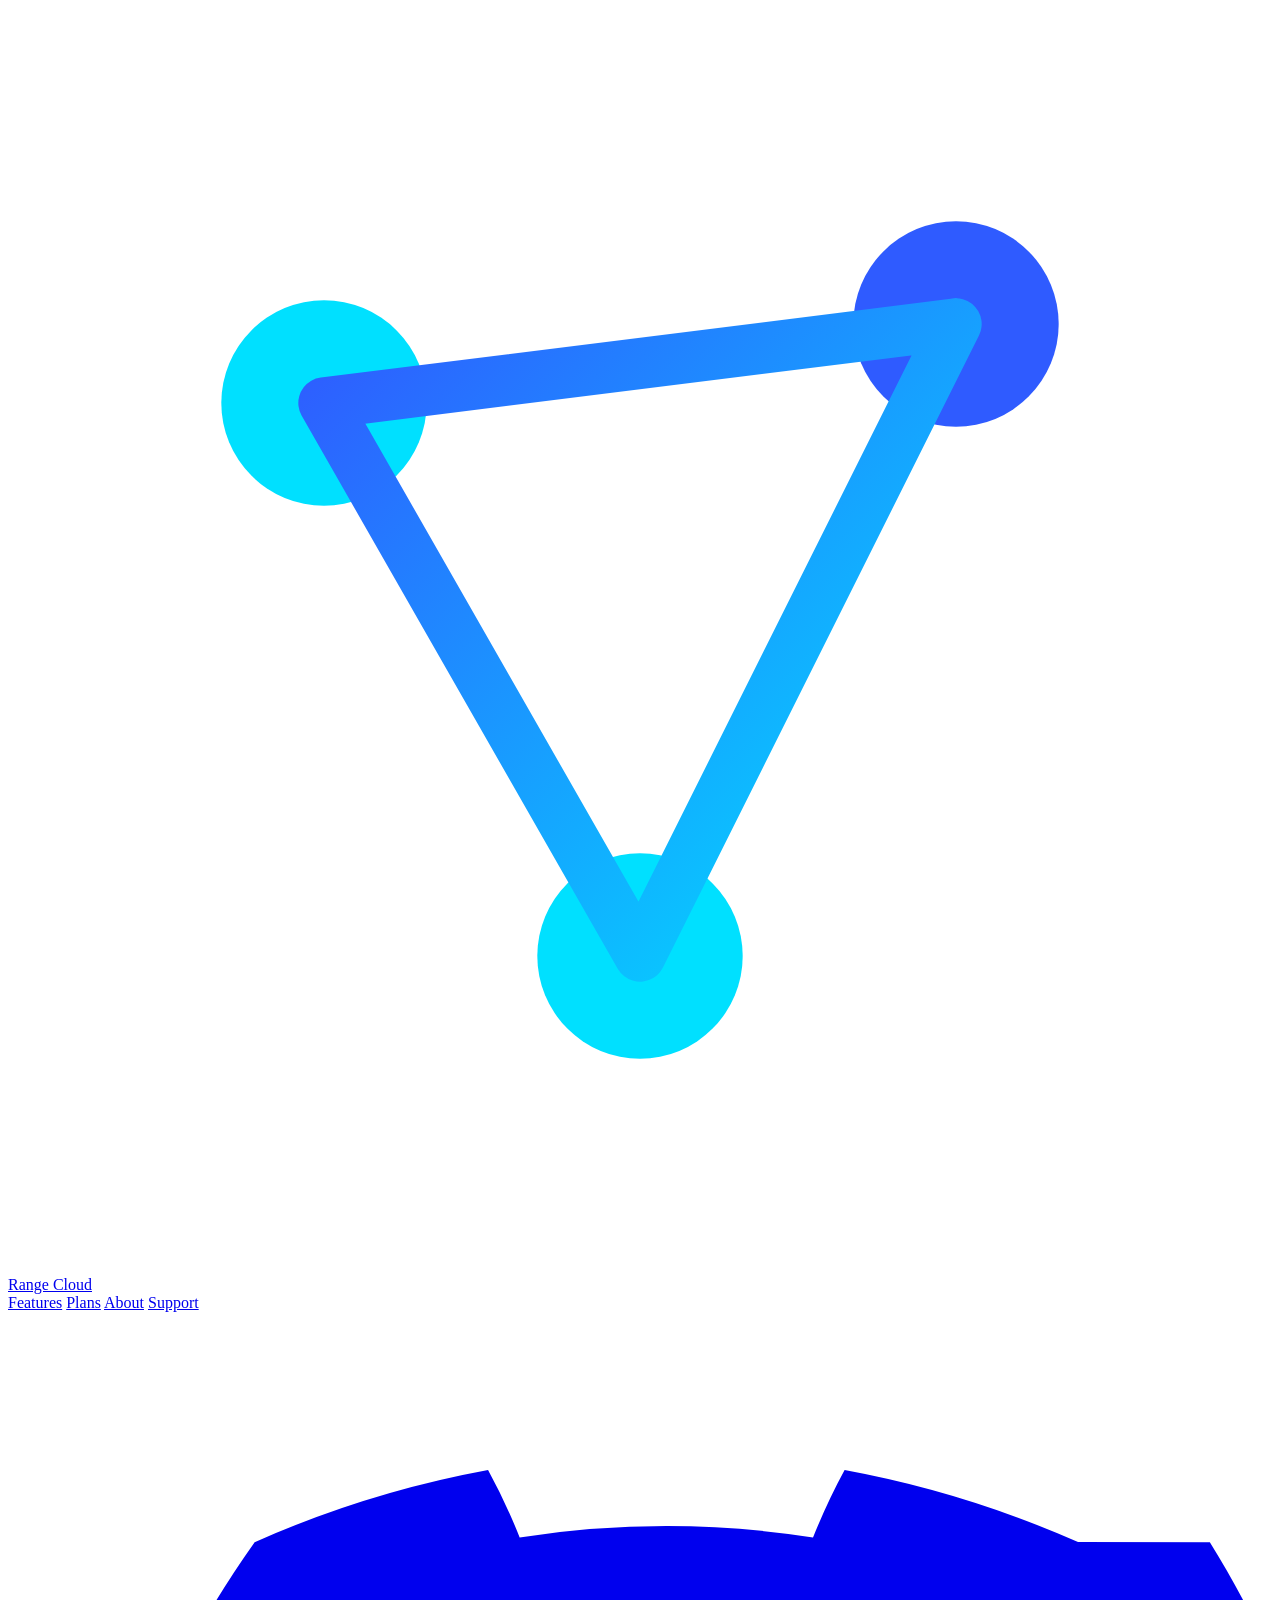
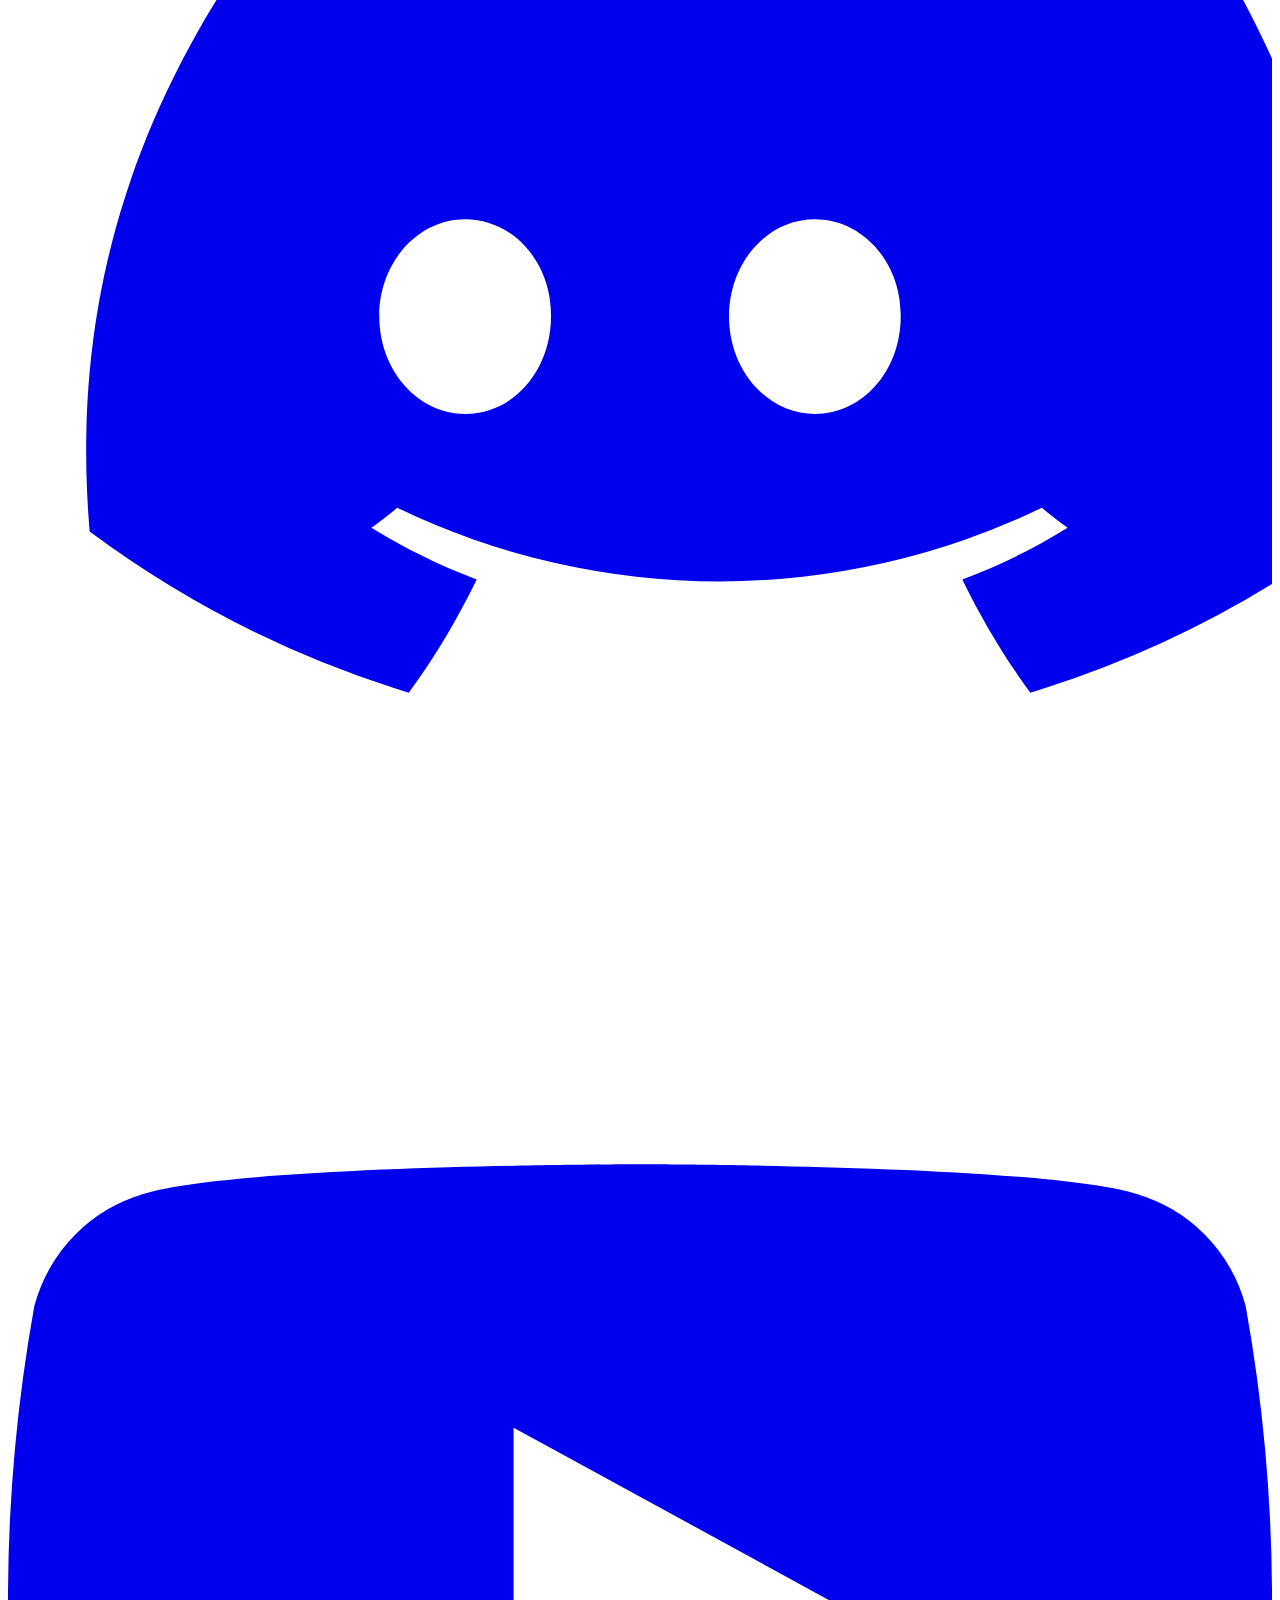
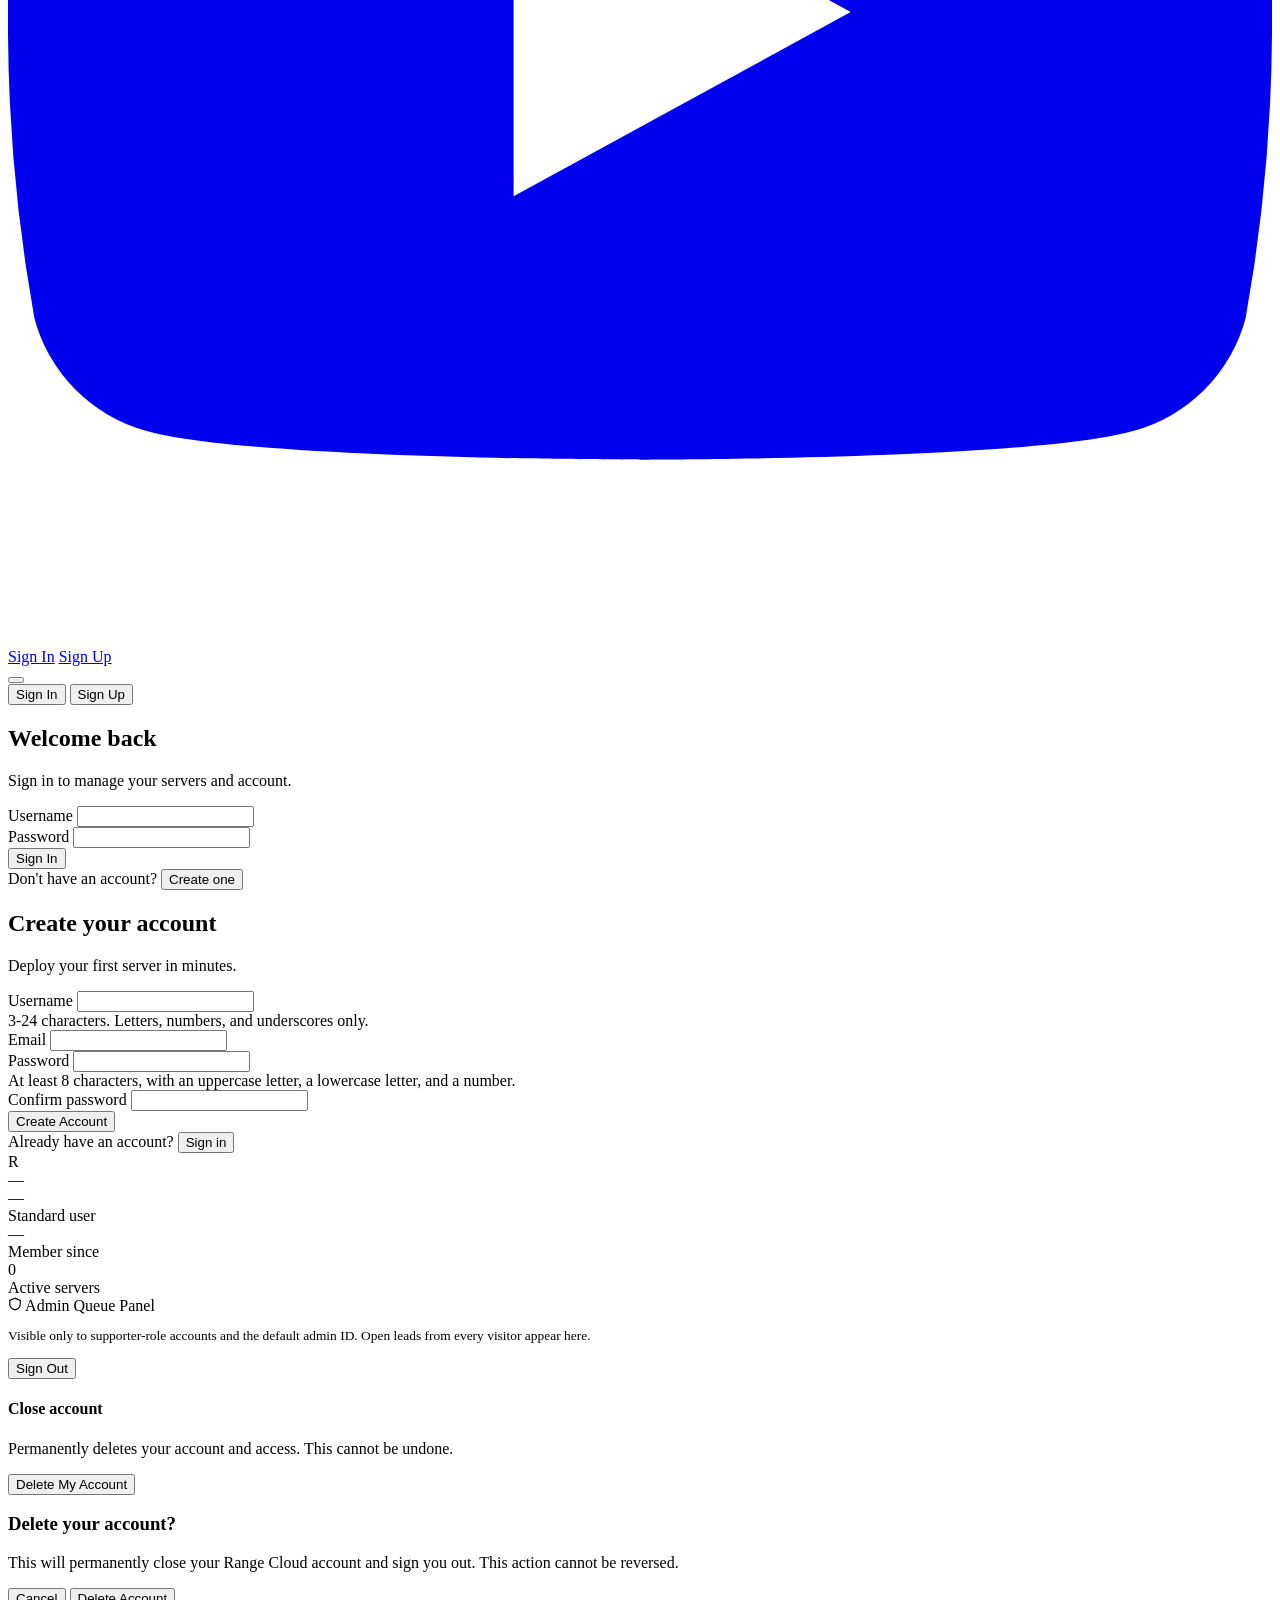
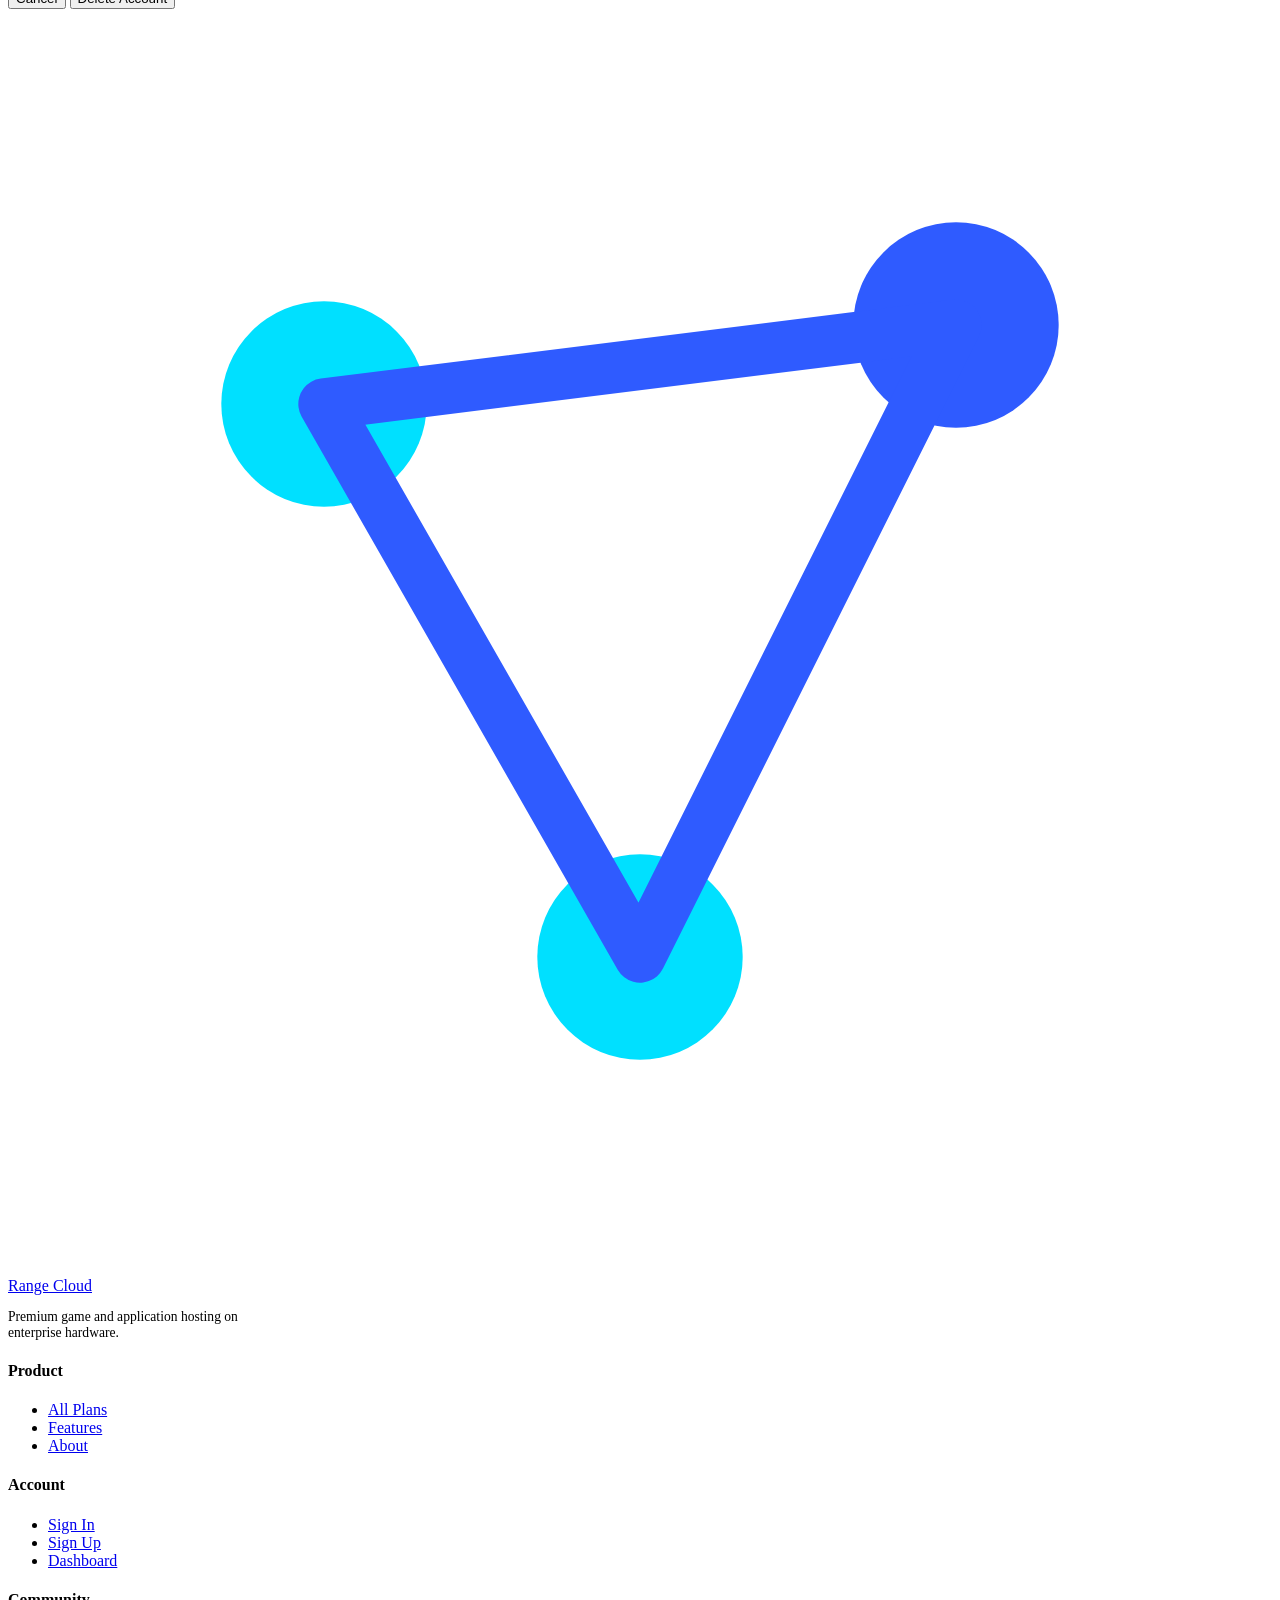
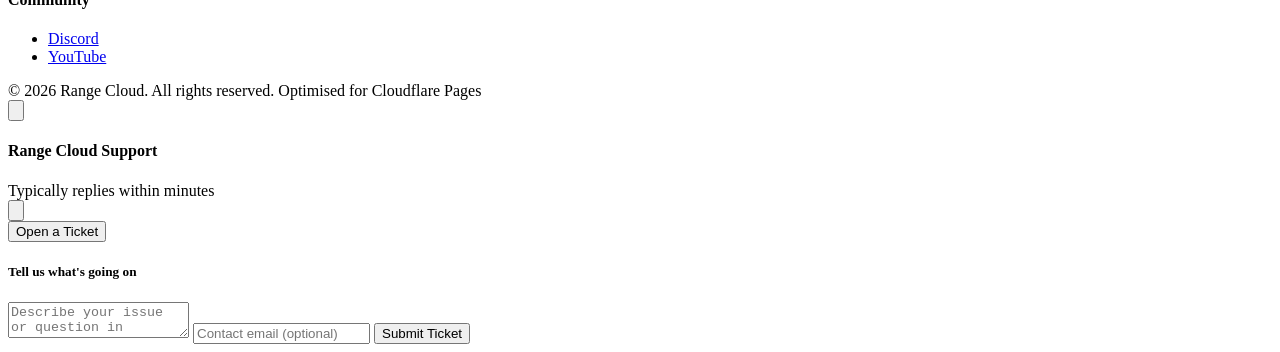
==== auth.html @ 21498afa "Create auth.html" ====
<!DOCTYPE html>
<html lang="en">
<head>
<meta charset="UTF-8">
<meta name="viewport" content="width=device-width, initial-scale=1.0">
<title>Sign In / Sign Up — Range Cloud</title>
<meta name="description" content="Sign in, create an account, or manage your Range Cloud hosting account.">
<link rel="preconnect" href="https://fonts.googleapis.com">
<link href="https://fonts.googleapis.com/css2?family=Sora:wght@400;600;700;800&family=Inter:wght@400;500;600;700&family=JetBrains+Mono:wght@400;500;600&display=swap" rel="stylesheet">
<link rel="stylesheet" href="styles.css">
</head>
<body>

<div id="starfield" aria-hidden="true"></div>

<!-- ============ NAVBAR ============ -->
<header class="navbar">
  <div class="navbar-inner">
    <a href="index.html" class="logo" aria-label="Range Cloud home">
      <svg class="logo-mark" viewBox="0 0 32 32" fill="none" xmlns="http://www.w3.org/2000/svg" aria-hidden="true">
        <circle class="node" cx="8" cy="10" r="2.6" fill="#00e0ff"/>
        <circle class="node" cx="24" cy="8" r="2.6" fill="#2f5bff"/>
        <circle class="node" cx="16" cy="24" r="2.6" fill="#00e0ff"/>
        <path d="M8 10L24 8M8 10L16 24M24 8L16 24" stroke="url(#navGrad3)" stroke-width="1.3" stroke-linecap="round"/>
        <defs>
          <linearGradient id="navGrad3" x1="8" y1="8" x2="24" y2="24" gradientUnits="userSpaceOnUse">
            <stop stop-color="#2f5bff"/>
            <stop offset="1" stop-color="#00e0ff"/>
          </linearGradient>
        </defs>
      </svg>
      <span class="logo-text">Range Cloud</span>
    </a>

    <nav class="nav-links" aria-label="Primary">
      <a href="index.html#features" data-page="index.html">Features</a>
      <a href="plans.html" data-page="plans.html">Plans</a>
      <a href="index.html#about">About</a>
      <a href="index.html#support-section">Support</a>
    </nav>

    <div class="nav-right">
      <a class="social-icon" href="https://discord.com" target="_blank" rel="noopener noreferrer" aria-label="Join our Discord">
        <svg viewBox="0 0 24 24" fill="currentColor"><path d="M20.317 4.369A19.79 19.79 0 0 0 15.885 3c-.22.4-.43.86-.6 1.28a18.27 18.27 0 0 0-5.57 0A11.6 11.6 0 0 0 9.115 3a19.736 19.736 0 0 0-4.432 1.37C1.98 8.19 1.24 11.9 1.55 15.56a19.9 19.9 0 0 0 6.06 3.06c.49-.67.92-1.39 1.29-2.15-.7-.26-1.37-.59-2-.98.17-.12.33-.25.49-.38a14.1 14.1 0 0 0 12.24 0c.16.13.32.26.49.38-.63.39-1.3.72-2 .98.37.76.8 1.48 1.29 2.15a19.83 19.83 0 0 0 6.06-3.06c.36-4.24-.62-7.92-2.65-11.19ZM8.68 13.33c-.9 0-1.63-.83-1.63-1.85 0-1.02.72-1.85 1.63-1.85.92 0 1.65.84 1.63 1.85 0 1.02-.71 1.85-1.63 1.85Zm6.64 0c-.9 0-1.63-.83-1.63-1.85 0-1.02.72-1.85 1.63-1.85.92 0 1.65.84 1.63 1.85 0 1.02-.71 1.85-1.63 1.85Z"/></svg>
      </a>
      <a class="social-icon" href="https://youtube.com" target="_blank" rel="noopener noreferrer" aria-label="Watch us on YouTube">
        <svg viewBox="0 0 24 24" fill="currentColor"><path d="M23.5 6.19a3.02 3.02 0 0 0-2.12-2.14C19.51 3.5 12 3.5 12 3.5s-7.51 0-9.38.55A3.02 3.02 0 0 0 .5 6.19 31.6 31.6 0 0 0 0 12a31.6 31.6 0 0 0 .5 5.81 3.02 3.02 0 0 0 2.12 2.14C4.49 20.5 12 20.5 12 20.5s7.51 0 9.38-.55a3.02 3.02 0 0 0 2.12-2.14A31.6 31.6 0 0 0 24 12a31.6 31.6 0 0 0-.5-5.81ZM9.6 15.5V8.5l6.4 3.5-6.4 3.5Z"/></svg>
      </a>
      <div class="nav-account">
        <a href="auth.html" class="btn btn-ghost btn-sm">Sign In</a>
        <a href="auth.html#signup" class="btn btn-primary btn-sm">Sign Up</a>
      </div>
      <button class="nav-toggle" id="navToggle" aria-label="Toggle navigation menu" aria-expanded="false">
        <span></span><span></span><span></span>
      </button>
    </div>
  </div>
</header>

<div class="page-content">
<div class="auth-wrap" id="authRoot">
  <div class="auth-card">

    <div class="auth-tabs" id="authTabs">
      <button class="auth-tab active" id="tabSignIn" type="button">Sign In</button>
      <button class="auth-tab" id="tabSignUp" type="button">Sign Up</button>
    </div>

    <!-- ============ SIGN IN ============ -->
    <div class="auth-view active" id="viewSignIn">
      <h2>Welcome back</h2>
      <p class="sub">Sign in to manage your servers and account.</p>

      <div class="form-msg" id="signInMsg"></div>

      <form id="signInForm" novalidate>
        <div class="field">
          <label for="siUsername">Username</label>
          <input type="text" id="siUsername" name="username" autocomplete="username" required>
        </div>
        <div class="field">
          <label for="siPassword">Password</label>
          <input type="password" id="siPassword" name="password" autocomplete="current-password" required>
        </div>
        <button type="submit" class="btn btn-primary btn-block">Sign In</button>
      </form>

      <div class="auth-switch">
        Don't have an account? <button type="button" data-switch="signup">Create one</button>
      </div>
    </div>

    <!-- ============ SIGN UP ============ -->
    <div class="auth-view" id="viewSignUp">
      <h2>Create your account</h2>
      <p class="sub">Deploy your first server in minutes.</p>

      <div class="form-msg" id="signUpMsg"></div>

      <form id="signUpForm" novalidate>
        <div class="field">
          <label for="suUsername">Username</label>
          <input type="text" id="suUsername" name="username" autocomplete="username" required minlength="3" maxlength="24">
          <div class="field-hint">3-24 characters. Letters, numbers, and underscores only.</div>
        </div>
        <div class="field">
          <label for="suEmail">Email</label>
          <input type="email" id="suEmail" name="email" autocomplete="email" required>
        </div>
        <div class="field">
          <label for="suPassword">Password</label>
          <input type="password" id="suPassword" name="password" autocomplete="new-password" required minlength="8">
          <div class="pw-strength"><div class="pw-strength-fill" id="pwStrengthFill"></div></div>
          <div class="field-hint">At least 8 characters, with an uppercase letter, a lowercase letter, and a number.</div>
        </div>
        <div class="field">
          <label for="suConfirm">Confirm password</label>
          <input type="password" id="suConfirm" name="confirm" autocomplete="new-password" required>
        </div>
        <button type="submit" class="btn btn-primary btn-block">Create Account</button>
      </form>

      <div class="auth-switch">
        Already have an account? <button type="button" data-switch="signin">Sign in</button>
      </div>
    </div>

    <!-- ============ DASHBOARD ============ -->
    <div class="auth-view" id="viewDashboard">
      <div class="dash-header">
        <div class="avatar" id="dashInitial">R</div>
        <div>
          <div class="name" id="dashUsername">—</div>
          <div class="role" id="dashEmail">—</div>
          <span class="role-badge user" id="dashRoleBadge">Standard user</span>
        </div>
      </div>

      <div class="dash-grid">
        <div class="dash-stat">
          <div class="v" id="dashJoined">—</div>
          <div class="l">Member since</div>
        </div>
        <div class="dash-stat">
          <div class="v">0</div>
          <div class="l">Active servers</div>
        </div>
      </div>

      <div class="admin-panel" id="dashAdminPanel">
        <div class="head">
          <svg width="14" height="14" viewBox="0 0 24 24" fill="none" stroke="currentColor" stroke-width="2"><path d="M12 2 3 6v6c0 5 3.8 8.7 9 10 5.2-1.3 9-5 9-10V6l-9-4Z"/></svg>
          Admin Queue Panel
        </div>
        <p style="color:var(--text-dim);font-size:0.84rem;margin-bottom:14px;">Visible only to supporter-role accounts and the default admin ID. Open leads from every visitor appear here.</p>
        <div class="ticket-list" id="dashQueueList"></div>
      </div>

      <div class="field" style="margin-top:6px;">
        <button class="btn btn-ghost btn-block" id="signOutBtn">Sign Out</button>
      </div>

      <div class="danger-zone">
        <h4>Close account</h4>
        <p>Permanently deletes your account and access. This cannot be undone.</p>
        <button class="btn btn-danger btn-block" id="deleteAccountBtn">Delete My Account</button>
      </div>
    </div>

  </div>
</div>
</div>

<!-- ============ DELETE CONFIRMATION MODAL ============ -->
<div class="modal-overlay" id="deleteModal">
  <div class="modal">
    <h3>Delete your account?</h3>
    <p>This will permanently close your Range Cloud account and sign you out. This action cannot be reversed.</p>
    <div class="modal-actions">
      <button class="btn btn-ghost" id="cancelDelete">Cancel</button>
      <button class="btn btn-danger" id="confirmDelete">Delete Account</button>
    </div>
  </div>
</div>

<!-- ============ FOOTER ============ -->
<footer class="footer page-content">
  <div class="footer-inner">
    <div class="footer-col">
      <a href="index.html" class="logo" style="margin-bottom:12px;">
        <svg class="logo-mark" viewBox="0 0 32 32" fill="none" xmlns="http://www.w3.org/2000/svg" aria-hidden="true">
          <circle cx="8" cy="10" r="2.6" fill="#00e0ff"/>
          <circle cx="24" cy="8" r="2.6" fill="#2f5bff"/>
          <circle cx="16" cy="24" r="2.6" fill="#00e0ff"/>
          <path d="M8 10L24 8M8 10L16 24M24 8L16 24" stroke="#2f5bff" stroke-width="1.3" stroke-linecap="round"/>
        </svg>
        <span class="logo-text">Range Cloud</span>
      </a>
      <p style="color:var(--muted);font-size:0.85rem;max-width:260px;">Premium game and application hosting on enterprise hardware.</p>
    </div>
    <div class="footer-col">
      <h4>Product</h4>
      <ul>
        <li><a href="plans.html">All Plans</a></li>
        <li><a href="index.html#features">Features</a></li>
        <li><a href="index.html#about">About</a></li>
      </ul>
    </div>
    <div class="footer-col">
      <h4>Account</h4>
      <ul>
        <li><a href="auth.html">Sign In</a></li>
        <li><a href="auth.html#signup">Sign Up</a></li>
        <li><a href="auth.html#dashboard">Dashboard</a></li>
      </ul>
    </div>
    <div class="footer-col">
      <h4>Community</h4>
      <ul>
        <li><a href="https://discord.com" target="_blank" rel="noopener noreferrer">Discord</a></li>
        <li><a href="https://youtube.com" target="_blank" rel="noopener noreferrer">YouTube</a></li>
      </ul>
    </div>
  </div>
  <div class="footer-bottom">
    <span>© 2026 Range Cloud. All rights reserved.</span>
    <span>Optimised for Cloudflare Pages</span>
  </div>
</footer>

<!-- ============ SUPPORT WIDGET ============ -->
<button class="support-launcher" id="supportLauncher" aria-label="Open live support">
  <svg viewBox="0 0 24 24" fill="currentColor"><path d="M12 2C6.5 2 2 6 2 11c0 2.4 1 4.6 2.7 6.2-.2 1.4-.8 2.7-1.7 3.8 1.6 0 3.4-.5 4.9-1.4 1.3.5 2.7.8 4.1.8 5.5 0 10-4 10-9s-4.5-9-10-9Z"/></svg>
  <span class="ping" id="supportPing"></span>
</button>

<div class="support-panel" id="supportPanel" role="dialog" aria-label="Live support">
  <div class="support-header">
    <div class="title">
      <span class="dot"></span>
      <div>
        <h4>Range Cloud Support</h4>
        <div class="sub">Typically replies within minutes</div>
      </div>
    </div>
    <button class="support-close" id="supportClose" aria-label="Close support panel">
      <svg viewBox="0 0 24 24" fill="none" stroke="currentColor" stroke-width="2"><path d="M6 6l12 12M18 6 6 18"/></svg>
    </button>
  </div>
  <div class="support-mode-tabs">
    <button id="modeTicket" class="active" type="button">Open a Ticket</button>
    <button id="modeAdmin" type="button" style="display:none;">Admin Queue</button>
  </div>
  <div class="support-body">
    <div id="bodyTicket" class="support-mode-body">
      <h5>Tell us what's going on</h5>
      <form id="ticketForm">
        <textarea id="ticketMessage" placeholder="Describe your issue or question in detail..." required></textarea>
        <input type="email" id="ticketEmail" placeholder="Contact email (optional)">
        <button type="submit" class="btn btn-primary btn-block btn-sm">Submit Ticket</button>
        <div class="form-msg" id="ticketFeedback"></div>
      </form>
    </div>
    <div id="bodyAdmin" class="support-mode-body" style="display:none;">
      <h5>Open tickets</h5>
      <div class="ticket-list" id="adminQueueList"></div>
    </div>
  </div>
</div>

<script src="app.js"></script>
</body>
</html>
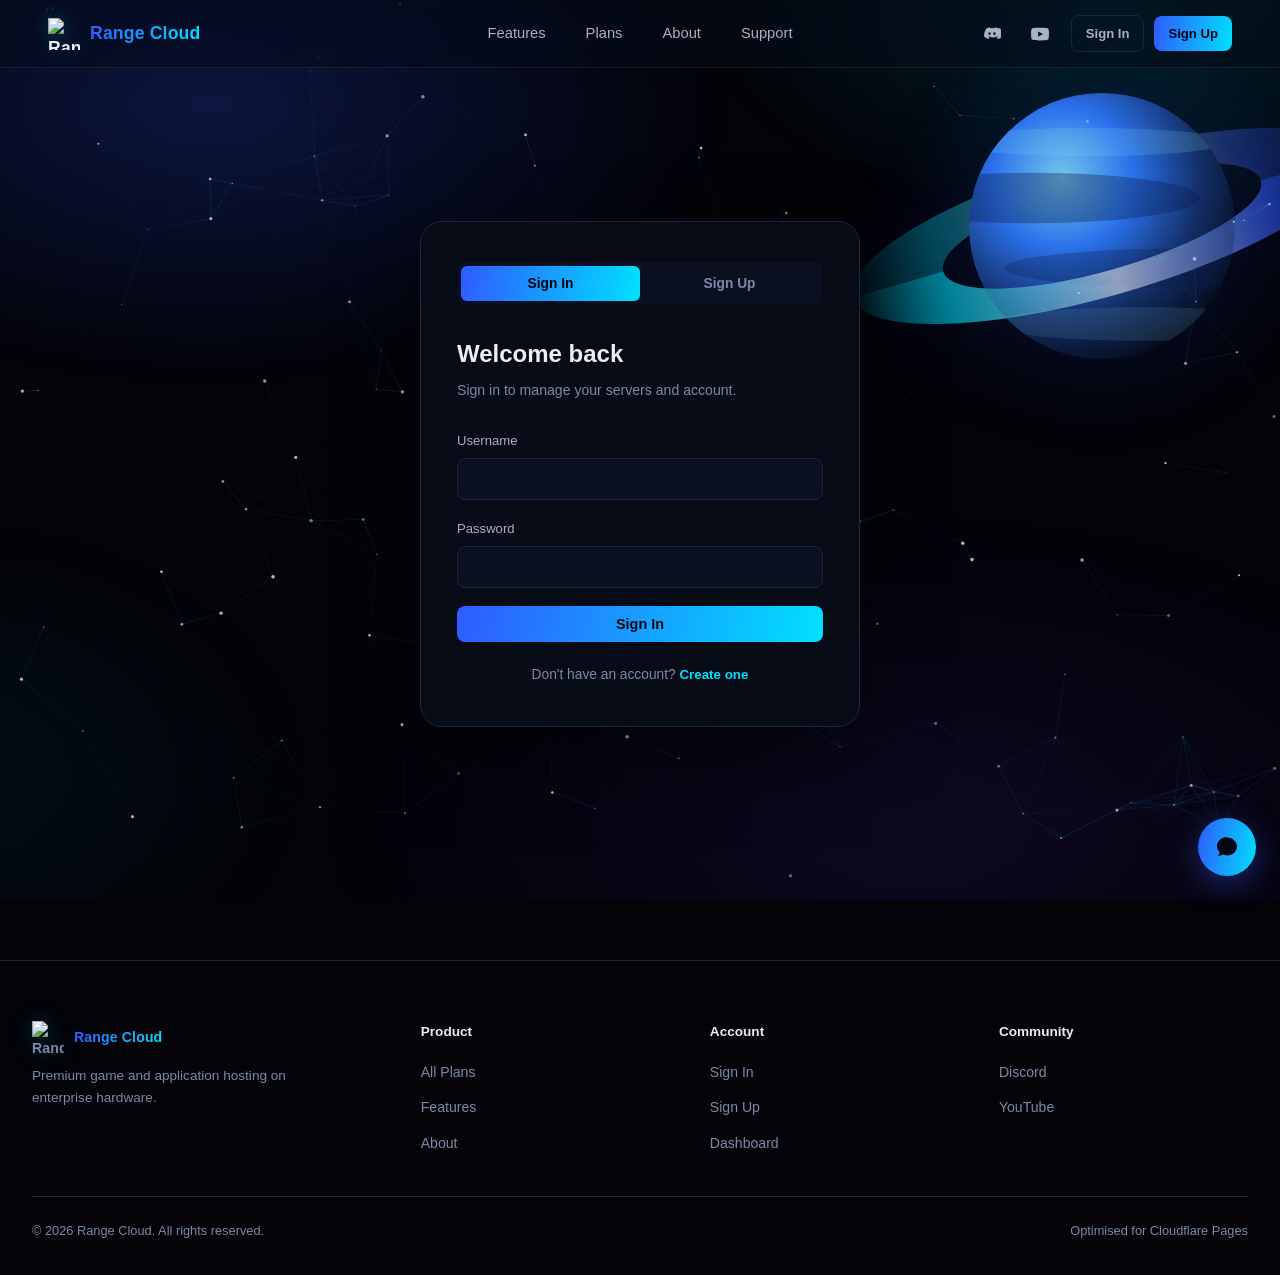
==== commit 2eb7c0d8: "Update auth.html" ====
--- a/auth.html
+++ b/auth.html
@@ -8,27 +8,75 @@
 <link rel="preconnect" href="https://fonts.googleapis.com">
 <link href="https://fonts.googleapis.com/css2?family=Sora:wght@400;600;700;800&family=Inter:wght@400;500;600;700&family=JetBrains+Mono:wght@400;500;600&display=swap" rel="stylesheet">
 <link rel="stylesheet" href="styles.css">
+<link rel="icon" type="image/png" href="logo.png">
 </head>
 <body>
 
-<div id="starfield" aria-hidden="true"></div>
+<div id="starfield" aria-hidden="true">
+  <div class="nebula-layer" aria-hidden="true"></div>
+  <div class="planet-wrap" aria-hidden="true">
+    <svg class="planet-svg" viewBox="0 0 400 400" xmlns="http://www.w3.org/2000/svg">
+      <defs>
+        <radialGradient id="planetShade" cx="35%" cy="32%" r="75%">
+          <stop offset="0%" stop-color="#7fd8ff"/>
+          <stop offset="35%" stop-color="#2f7bff"/>
+          <stop offset="70%" stop-color="#15326e"/>
+          <stop offset="100%" stop-color="#050a1a"/>
+        </radialGradient>
+        <linearGradient id="ringGrad" x1="0%" y1="0%" x2="100%" y2="0%">
+          <stop offset="0%" stop-color="#00e0ff" stop-opacity="0.05"/>
+          <stop offset="18%" stop-color="#00e0ff" stop-opacity="0.5"/>
+          <stop offset="50%" stop-color="#e9edf7" stop-opacity="0.75"/>
+          <stop offset="82%" stop-color="#2f5bff" stop-opacity="0.5"/>
+          <stop offset="100%" stop-color="#2f5bff" stop-opacity="0.05"/>
+        </linearGradient>
+        <clipPath id="planetClip">
+          <circle cx="200" cy="200" r="95"/>
+        </clipPath>
+      </defs>
+
+      <!-- Ring, full pass (reads behind + in front of the sphere) -->
+      <g transform="rotate(-16 200 200)">
+        <path d="M 15,200 A 185,50 0 1,0 385,200 A 185,50 0 1,0 15,200 Z
+                 M 82,200 A 118,32 0 1,1 318,200 A 118,32 0 1,1 82,200 Z"
+              fill="url(#ringGrad)" fill-rule="evenodd" opacity="0.65"/>
+      </g>
+
+      <!-- Planet sphere -->
+      <circle cx="200" cy="200" r="95" fill="url(#planetShade)"/>
+
+      <!-- Slowly rotating surface bands -->
+      <g class="planet-core" clip-path="url(#planetClip)">
+        <ellipse cx="150" cy="180" rx="120" ry="18" fill="#0a1e4d" opacity="0.35"/>
+        <ellipse cx="260" cy="230" rx="130" ry="14" fill="#0a1e4d" opacity="0.28"/>
+        <ellipse cx="190" cy="140" rx="100" ry="10" fill="#8fe6ff" opacity="0.18"/>
+        <ellipse cx="230" cy="270" rx="110" ry="12" fill="#8fe6ff" opacity="0.12"/>
+      </g>
+
+      <!-- Ring, front arc only (over the lower half of the sphere) -->
+      <g transform="rotate(-16 200 200)">
+        <clipPath id="ringFrontClip">
+          <rect x="0" y="200" width="400" height="200"/>
+        </clipPath>
+        <path d="M 15,200 A 185,50 0 1,0 385,200 A 185,50 0 1,0 15,200 Z
+                 M 82,200 A 118,32 0 1,1 318,200 A 118,32 0 1,1 82,200 Z"
+              fill="url(#ringGrad)" fill-rule="evenodd" opacity="0.85"
+              clip-path="url(#ringFrontClip)"/>
+      </g>
+
+      <!-- Small orbiting moon -->
+      <g class="moon-orbit">
+        <circle cx="350" cy="200" r="7" fill="#c9d6f5"/>
+      </g>
+    </svg>
+  </div>
+</div>
 
 <!-- ============ NAVBAR ============ -->
 <header class="navbar">
   <div class="navbar-inner">
     <a href="index.html" class="logo" aria-label="Range Cloud home">
-      <svg class="logo-mark" viewBox="0 0 32 32" fill="none" xmlns="http://www.w3.org/2000/svg" aria-hidden="true">
-        <circle class="node" cx="8" cy="10" r="2.6" fill="#00e0ff"/>
-        <circle class="node" cx="24" cy="8" r="2.6" fill="#2f5bff"/>
-        <circle class="node" cx="16" cy="24" r="2.6" fill="#00e0ff"/>
-        <path d="M8 10L24 8M8 10L16 24M24 8L16 24" stroke="url(#navGrad3)" stroke-width="1.3" stroke-linecap="round"/>
-        <defs>
-          <linearGradient id="navGrad3" x1="8" y1="8" x2="24" y2="24" gradientUnits="userSpaceOnUse">
-            <stop stop-color="#2f5bff"/>
-            <stop offset="1" stop-color="#00e0ff"/>
-          </linearGradient>
-        </defs>
-      </svg>
+      <img src="logo.png" alt="Range Cloud" class="logo-mark">
       <span class="logo-text">Range Cloud</span>
     </a>
 
@@ -188,12 +236,7 @@
   <div class="footer-inner">
     <div class="footer-col">
       <a href="index.html" class="logo" style="margin-bottom:12px;">
-        <svg class="logo-mark" viewBox="0 0 32 32" fill="none" xmlns="http://www.w3.org/2000/svg" aria-hidden="true">
-          <circle cx="8" cy="10" r="2.6" fill="#00e0ff"/>
-          <circle cx="24" cy="8" r="2.6" fill="#2f5bff"/>
-          <circle cx="16" cy="24" r="2.6" fill="#00e0ff"/>
-          <path d="M8 10L24 8M8 10L16 24M24 8L16 24" stroke="#2f5bff" stroke-width="1.3" stroke-linecap="round"/>
-        </svg>
+        <img src="logo.png" alt="Range Cloud" class="logo-mark">
         <span class="logo-text">Range Cloud</span>
       </a>
       <p style="color:var(--muted);font-size:0.85rem;max-width:260px;">Premium game and application hosting on enterprise hardware.</p>
--- a/styles.css
+++ b/styles.css
@@ -0,0 +1,1221 @@
+/* ============================================================
+   RANGE CLOUD — Master Stylesheet
+   Ultra-Dark Space Mode
+   ============================================================ */
+
+:root {
+  /* Color */
+  --void: #030308;
+  --panel: #070b16;
+  --panel-2: #0a1020;
+  --card: #0d1428;
+  --card-border: #1b2540;
+  --card-border-hover: #2f5bff;
+  --text: #e9edf7;
+  --text-dim: #a7b1c9;
+  --muted: #7c8aa8;
+  --blue: #2f5bff;
+  --cyan: #00e0ff;
+  --gradient: linear-gradient(100deg, #2f5bff 0%, #00e0ff 100%);
+  --amber: #ffb238;
+  --amber-dim: rgba(255, 178, 56, 0.14);
+  --danger: #ff4d5e;
+  --success: #2fe0a8;
+  --glass-bg: rgba(7, 11, 22, 0.55);
+  --glass-border: rgba(233, 237, 247, 0.08);
+
+  /* Type */
+  --font-display: 'Sora', 'Inter', sans-serif;
+  --font-body: 'Inter', -apple-system, BlinkMacSystemFont, sans-serif;
+  --font-mono: 'JetBrains Mono', 'Courier New', monospace;
+
+  /* Layout */
+  --nav-height: 68px;
+  --radius-sm: 8px;
+  --radius-md: 14px;
+  --radius-lg: 22px;
+  --max-width: 1240px;
+  --transition: 220ms cubic-bezier(0.22, 1, 0.36, 1);
+}
+
+@font-face { font-family: 'Sora'; src: local('Sora'); }
+
+* { margin: 0; padding: 0; box-sizing: border-box; }
+
+html {
+  scroll-behavior: smooth;
+}
+
+@media (prefers-reduced-motion: reduce) {
+  html { scroll-behavior: auto; }
+  *, *::before, *::after {
+    animation-duration: 0.001ms !important;
+    animation-iteration-count: 1 !important;
+    transition-duration: 0.001ms !important;
+    scroll-behavior: auto !important;
+  }
+}
+
+body {
+  background: var(--void);
+  color: var(--text);
+  font-family: var(--font-body);
+  line-height: 1.6;
+  min-height: 100vh;
+  overflow-x: hidden;
+  position: relative;
+}
+
+/* ---------- Starfield canvas + nebula + planet ---------- */
+#starfield {
+  position: fixed;
+  inset: 0;
+  width: 100vw;
+  height: 100vh;
+  z-index: 0;
+  background: var(--void);
+  pointer-events: none;
+  overflow: hidden;
+}
+
+.nebula-layer {
+  position: absolute;
+  inset: -10%;
+  z-index: 0;
+  background:
+    radial-gradient(ellipse 55% 42% at 22% 18%, rgba(47, 91, 255, 0.22), transparent 62%),
+    radial-gradient(ellipse 48% 38% at 82% 8%, rgba(0, 224, 255, 0.14), transparent 60%),
+    radial-gradient(ellipse 60% 45% at 68% 85%, rgba(120, 60, 255, 0.10), transparent 65%),
+    radial-gradient(ellipse 40% 40% at 5% 80%, rgba(0, 224, 255, 0.06), transparent 60%);
+  animation: nebula-drift 70s ease-in-out infinite alternate;
+  will-change: transform;
+}
+
+@keyframes nebula-drift {
+  0%   { transform: translate3d(0, 0, 0) scale(1); }
+  50%  { transform: translate3d(-2%, 1.5%, 0) scale(1.04); }
+  100% { transform: translate3d(2%, -1%, 0) scale(1.02); }
+}
+
+/* ---------- Ringed planet ---------- */
+.planet-wrap {
+  position: absolute;
+  top: -6%;
+  right: -8%;
+  width: min(46vw, 560px);
+  height: min(46vw, 560px);
+  z-index: 0;
+  opacity: 0.92;
+  animation: planet-float 22s ease-in-out infinite;
+  filter: drop-shadow(0 0 60px rgba(47, 91, 255, 0.18));
+}
+
+.planet-svg { width: 100%; height: 100%; overflow: visible; }
+
+#starfield canvas {
+  position: absolute;
+  inset: 0;
+  z-index: 2;
+}
+
+.planet-core { transform-origin: 200px 200px; animation: planet-rotate 200s linear infinite; }
+
+@keyframes planet-float {
+  0%, 100% { transform: translate3d(0, 0, 0) rotate(-2deg); }
+  50% { transform: translate3d(-1.4%, 2.2%, 0) rotate(1deg); }
+}
+
+@keyframes planet-rotate {
+  from { transform: rotate(0deg); }
+  to { transform: rotate(360deg); }
+}
+
+.moon-orbit {
+  transform-origin: 200px 200px;
+  animation: moon-orbit-spin 50s linear infinite;
+}
+
+@keyframes moon-orbit-spin {
+  from { transform: rotate(0deg); }
+  to { transform: rotate(360deg); }
+}
+
+@media (max-width: 760px) {
+  .planet-wrap { width: 72vw; height: 72vw; top: -10%; right: -20%; opacity: 0.7; }
+}
+
+@media (prefers-reduced-motion: reduce) {
+  .nebula-layer, .planet-wrap, .planet-core { animation: none !important; }
+}
+
+.page-content {
+  position: relative;
+  z-index: 1;
+}
+
+a { color: inherit; text-decoration: none; }
+ul { list-style: none; }
+img, svg { display: block; max-width: 100%; }
+button { font-family: inherit; cursor: pointer; border: none; background: none; color: inherit; }
+input, textarea, select { font-family: inherit; }
+
+.container {
+  max-width: var(--max-width);
+  margin: 0 auto;
+  padding: 0 32px;
+}
+
+.visually-hidden {
+  position: absolute;
+  width: 1px; height: 1px;
+  overflow: hidden;
+  clip: rect(0 0 0 0);
+  white-space: nowrap;
+}
+
+:focus-visible {
+  outline: 2px solid var(--cyan);
+  outline-offset: 3px;
+  border-radius: 4px;
+}
+
+/* ---------- Navbar ---------- */
+.navbar {
+  position: fixed;
+  top: 0; left: 0; right: 0;
+  height: var(--nav-height);
+  z-index: 500;
+  background: var(--glass-bg);
+  backdrop-filter: blur(18px) saturate(140%);
+  -webkit-backdrop-filter: blur(18px) saturate(140%);
+  border-bottom: 1px solid var(--glass-border);
+}
+
+.navbar-inner {
+  max-width: var(--max-width);
+  margin: 0 auto;
+  height: 100%;
+  padding: 0 28px;
+  display: flex;
+  align-items: center;
+  justify-content: space-between;
+  gap: 24px;
+}
+
+.logo {
+  display: flex;
+  align-items: center;
+  gap: 10px;
+  font-family: var(--font-display);
+  font-weight: 700;
+  font-size: 1.1rem;
+  letter-spacing: 0.01em;
+  flex-shrink: 0;
+}
+
+.logo-mark {
+  width: 32px;
+  height: 32px;
+  flex-shrink: 0;
+  object-fit: contain;
+  filter: drop-shadow(0 0 10px rgba(0, 224, 255, 0.25));
+}
+
+.logo-text {
+  background: var(--gradient);
+  -webkit-background-clip: text;
+  background-clip: text;
+  color: transparent;
+}
+
+.nav-links {
+  display: flex;
+  gap: 8px;
+  align-items: center;
+  position: absolute;
+  left: 50%;
+  transform: translateX(-50%);
+}
+
+.nav-links a {
+  padding: 8px 16px;
+  font-size: 0.92rem;
+  color: var(--text-dim);
+  border-radius: var(--radius-sm);
+  transition: color var(--transition), background var(--transition);
+  position: relative;
+}
+
+.nav-links a:hover { color: var(--text); background: rgba(255,255,255,0.04); }
+.nav-links a.active { color: var(--text); }
+.nav-links a.active::after {
+  content: '';
+  position: absolute;
+  bottom: 2px; left: 16px; right: 16px;
+  height: 2px;
+  background: var(--gradient);
+  border-radius: 2px;
+}
+
+.nav-right {
+  display: flex;
+  align-items: center;
+  gap: 14px;
+  flex-shrink: 0;
+}
+
+.social-icon {
+  width: 34px; height: 34px;
+  display: flex; align-items: center; justify-content: center;
+  border-radius: 50%;
+  color: var(--text-dim);
+  transition: color var(--transition), background var(--transition), transform var(--transition);
+}
+
+.social-icon:hover {
+  color: var(--cyan);
+  background: rgba(0, 224, 255, 0.08);
+  transform: translateY(-1px);
+}
+
+.social-icon svg { width: 18px; height: 18px; }
+
+.nav-account {
+  display: flex;
+  align-items: center;
+  gap: 10px;
+}
+
+/* ---------- Buttons ---------- */
+.btn {
+  display: inline-flex;
+  align-items: center;
+  justify-content: center;
+  gap: 8px;
+  padding: 10px 22px;
+  font-size: 0.9rem;
+  font-weight: 600;
+  border-radius: var(--radius-sm);
+  transition: transform var(--transition), box-shadow var(--transition), background var(--transition), border-color var(--transition), color var(--transition);
+  white-space: nowrap;
+}
+
+.btn-ghost {
+  color: var(--text-dim);
+  border: 1px solid var(--card-border);
+  background: transparent;
+}
+.btn-ghost:hover { color: var(--text); border-color: var(--muted); }
+
+.btn-primary {
+  color: #04070f;
+  background: var(--gradient);
+  box-shadow: 0 0 0 rgba(0, 224, 255, 0);
+}
+.btn-primary:hover {
+  box-shadow: 0 4px 24px rgba(0, 224, 255, 0.35);
+  transform: translateY(-1px);
+}
+
+.btn-glow {
+  color: var(--text);
+  background: rgba(47, 91, 255, 0.08);
+  border: 1px solid rgba(47, 91, 255, 0.5);
+  padding: 15px 30px;
+  font-size: 1rem;
+}
+.btn-glow:hover {
+  border-color: var(--cyan);
+  box-shadow: 0 0 28px rgba(0, 224, 255, 0.28), inset 0 0 20px rgba(0, 224, 255, 0.06);
+  transform: translateY(-2px);
+}
+
+.btn-glow-solid {
+  color: #04070f;
+  background: var(--gradient);
+  padding: 15px 30px;
+  font-size: 1rem;
+}
+.btn-glow-solid:hover {
+  box-shadow: 0 0 32px rgba(47, 91, 255, 0.45);
+  transform: translateY(-2px);
+}
+
+.btn-sm { padding: 7px 14px; font-size: 0.82rem; }
+.btn-block { width: 100%; }
+.btn-danger {
+  color: var(--danger);
+  border: 1px solid rgba(255, 77, 94, 0.4);
+  background: rgba(255, 77, 94, 0.06);
+}
+.btn-danger:hover { background: rgba(255, 77, 94, 0.14); border-color: var(--danger); }
+
+.btn:disabled { opacity: 0.5; cursor: not-allowed; transform: none !important; box-shadow: none !important; }
+
+/* ---------- Mobile nav toggle ---------- */
+.nav-toggle {
+  display: none;
+  width: 34px; height: 34px;
+  flex-direction: column;
+  justify-content: center;
+  align-items: center;
+  gap: 5px;
+}
+.nav-toggle span {
+  width: 20px; height: 2px;
+  background: var(--text);
+  border-radius: 2px;
+  transition: transform var(--transition), opacity var(--transition);
+}
+.nav-toggle.open span:nth-child(1) { transform: translateY(7px) rotate(45deg); }
+.nav-toggle.open span:nth-child(2) { opacity: 0; }
+.nav-toggle.open span:nth-child(3) { transform: translateY(-7px) rotate(-45deg); }
+
+/* ---------- Hero ---------- */
+.hero {
+  padding: calc(var(--nav-height) + 140px) 32px 100px;
+  text-align: center;
+  position: relative;
+}
+
+.hero-badge {
+  display: inline-flex;
+  align-items: center;
+  gap: 8px;
+  padding: 7px 16px;
+  border-radius: 999px;
+  border: 1px solid var(--card-border);
+  background: rgba(255,255,255,0.03);
+  font-size: 0.8rem;
+  color: var(--text-dim);
+  margin-bottom: 28px;
+  font-family: var(--font-mono);
+  letter-spacing: 0.02em;
+}
+
+.hero-badge .dot {
+  width: 7px; height: 7px;
+  border-radius: 50%;
+  background: var(--success);
+  box-shadow: 0 0 8px var(--success);
+  animation: blink 2s ease-in-out infinite;
+}
+
+@keyframes blink { 0%, 100% { opacity: 1; } 50% { opacity: 0.35; } }
+
+.hero h1 {
+  font-family: var(--font-display);
+  font-weight: 700;
+  font-size: clamp(2.6rem, 6.4vw, 5.2rem);
+  line-height: 1.05;
+  letter-spacing: -0.02em;
+  background: var(--gradient);
+  -webkit-background-clip: text;
+  background-clip: text;
+  color: transparent;
+  max-width: 900px;
+  margin: 0 auto 24px;
+}
+
+.hero p.subtitle {
+  font-size: clamp(1rem, 1.6vw, 1.25rem);
+  color: var(--text-dim);
+  max-width: 560px;
+  margin: 0 auto 40px;
+}
+
+.hero p.subtitle strong { color: var(--cyan); font-weight: 600; }
+
+.hero-ctas {
+  display: flex;
+  gap: 18px;
+  justify-content: center;
+  flex-wrap: wrap;
+}
+
+/* ---------- Trust / metrics strip ---------- */
+.metrics-strip {
+  display: grid;
+  grid-template-columns: repeat(3, 1fr);
+  gap: 1px;
+  max-width: 900px;
+  margin: 90px auto 0;
+  border: 1px solid var(--card-border);
+  border-radius: var(--radius-lg);
+  overflow: hidden;
+  background: var(--card-border);
+}
+
+.metric {
+  background: var(--panel);
+  padding: 30px 20px;
+  text-align: center;
+}
+
+.metric .value {
+  font-family: var(--font-mono);
+  font-size: 2rem;
+  font-weight: 700;
+  color: var(--cyan);
+}
+
+.metric .label {
+  margin-top: 6px;
+  font-size: 0.85rem;
+  color: var(--muted);
+}
+
+/* ---------- Sections ---------- */
+.section {
+  padding: 110px 32px;
+  position: relative;
+}
+
+.section-head {
+  text-align: center;
+  max-width: 620px;
+  margin: 0 auto 56px;
+}
+
+.eyebrow {
+  font-family: var(--font-mono);
+  font-size: 0.78rem;
+  letter-spacing: 0.14em;
+  text-transform: uppercase;
+  color: var(--cyan);
+  margin-bottom: 14px;
+  display: block;
+}
+
+.section-head h2 {
+  font-family: var(--font-display);
+  font-size: clamp(1.8rem, 3.4vw, 2.6rem);
+  font-weight: 700;
+  margin-bottom: 14px;
+}
+
+.section-head p { color: var(--text-dim); font-size: 1.02rem; }
+
+/* ---------- Feature grid ---------- */
+.feature-grid {
+  max-width: var(--max-width);
+  margin: 0 auto;
+  display: grid;
+  grid-template-columns: repeat(3, 1fr);
+  gap: 22px;
+}
+
+.feature-card {
+  background: linear-gradient(160deg, var(--card), var(--panel-2));
+  border: 1px solid var(--card-border);
+  border-radius: var(--radius-lg);
+  padding: 32px 28px;
+  transition: border-color var(--transition), transform var(--transition);
+}
+
+.feature-card:hover {
+  border-color: var(--card-border-hover);
+  transform: translateY(-4px);
+}
+
+.feature-icon {
+  width: 44px; height: 44px;
+  border-radius: 12px;
+  background: rgba(47, 91, 255, 0.12);
+  display: flex; align-items: center; justify-content: center;
+  margin-bottom: 20px;
+  color: var(--cyan);
+}
+.feature-icon svg { width: 22px; height: 22px; }
+
+.feature-card h3 { font-family: var(--font-display); font-size: 1.15rem; margin-bottom: 10px; }
+.feature-card p { color: var(--text-dim); font-size: 0.94rem; }
+
+/* ---------- Processor cards ---------- */
+.cpu-grid {
+  max-width: var(--max-width);
+  margin: 56px auto 0;
+  display: grid;
+  grid-template-columns: repeat(3, 1fr);
+  gap: 22px;
+}
+
+.cpu-card {
+  background: var(--panel);
+  border: 1px solid var(--card-border);
+  border-radius: var(--radius-lg);
+  padding: 30px;
+  position: relative;
+  overflow: hidden;
+}
+
+.cpu-card::before {
+  content: '';
+  position: absolute;
+  top: -40%; right: -20%;
+  width: 220px; height: 220px;
+  background: radial-gradient(circle, rgba(0, 224, 255, 0.14), transparent 70%);
+  pointer-events: none;
+}
+
+.cpu-brand {
+  font-family: var(--font-mono);
+  font-size: 0.75rem;
+  color: var(--muted);
+  letter-spacing: 0.08em;
+  text-transform: uppercase;
+}
+
+.cpu-name {
+  font-family: var(--font-display);
+  font-size: 1.4rem;
+  font-weight: 700;
+  margin: 6px 0 18px;
+}
+
+.cpu-specs { display: flex; flex-direction: column; gap: 8px; }
+
+.cpu-specs .row {
+  display: flex;
+  justify-content: space-between;
+  font-size: 0.86rem;
+  color: var(--text-dim);
+  font-family: var(--font-mono);
+  border-bottom: 1px dashed rgba(255,255,255,0.06);
+  padding-bottom: 6px;
+}
+.cpu-specs .row span:last-child { color: var(--text); }
+
+/* ---------- Footer ---------- */
+.footer {
+  border-top: 1px solid var(--card-border);
+  padding: 60px 32px 34px;
+  margin-top: 60px;
+}
+
+.footer-inner {
+  max-width: var(--max-width);
+  margin: 0 auto;
+  display: grid;
+  grid-template-columns: 1.4fr 1fr 1fr 1fr;
+  gap: 40px;
+}
+
+.footer-col h4 {
+  font-size: 0.85rem;
+  margin-bottom: 16px;
+  color: var(--text);
+}
+
+.footer-col ul { display: flex; flex-direction: column; gap: 10px; }
+.footer-col a { color: var(--muted); font-size: 0.88rem; transition: color var(--transition); }
+.footer-col a:hover { color: var(--cyan); }
+
+.footer-bottom {
+  max-width: var(--max-width);
+  margin: 40px auto 0;
+  padding-top: 24px;
+  border-top: 1px solid var(--card-border);
+  display: flex;
+  justify-content: space-between;
+  align-items: center;
+  flex-wrap: wrap;
+  gap: 12px;
+  font-size: 0.8rem;
+  color: var(--muted);
+}
+
+/* ============================================================
+   PLANS PAGE
+   ============================================================ */
+
+.plans-hero {
+  padding: calc(var(--nav-height) + 60px) 32px 40px;
+  text-align: center;
+}
+
+.plans-hero h1 {
+  font-family: var(--font-display);
+  font-size: clamp(2rem, 4.4vw, 3rem);
+  font-weight: 700;
+  margin-bottom: 14px;
+}
+
+.plans-hero p { color: var(--text-dim); max-width: 560px; margin: 0 auto; }
+
+.tab-bar {
+  max-width: var(--max-width);
+  margin: 40px auto 0;
+  padding: 0 32px;
+  display: flex;
+  gap: 10px;
+  overflow-x: auto;
+  scrollbar-width: none;
+  justify-content: center;
+  flex-wrap: wrap;
+}
+.tab-bar::-webkit-scrollbar { display: none; }
+
+.tab-btn {
+  padding: 11px 20px;
+  border-radius: 999px;
+  border: 1px solid var(--card-border);
+  background: var(--panel);
+  color: var(--text-dim);
+  font-size: 0.88rem;
+  font-weight: 600;
+  white-space: nowrap;
+  transition: all var(--transition);
+}
+
+.tab-btn:hover { color: var(--text); border-color: var(--muted); }
+
+.tab-btn.active {
+  color: #04070f;
+  background: var(--gradient);
+  border-color: transparent;
+}
+
+.tab-panels {
+  max-width: var(--max-width);
+  margin: 0 auto;
+  padding: 56px 32px 120px;
+}
+
+.tab-panel { display: none; }
+.tab-panel.active { display: block; animation: fade-up 380ms ease; }
+
+@keyframes fade-up {
+  from { opacity: 0; transform: translateY(10px); }
+  to { opacity: 1; transform: translateY(0); }
+}
+
+.tab-panel-head {
+  display: flex;
+  justify-content: space-between;
+  align-items: baseline;
+  margin-bottom: 30px;
+  flex-wrap: wrap;
+  gap: 10px;
+}
+
+.tab-panel-head h2 { font-family: var(--font-display); font-size: 1.6rem; }
+.tab-panel-head .count { font-family: var(--font-mono); color: var(--muted); font-size: 0.85rem; }
+
+.plan-grid {
+  display: grid;
+  grid-template-columns: repeat(auto-fill, minmax(260px, 1fr));
+  gap: 20px;
+}
+
+.plan-card {
+  background: var(--panel);
+  border: 1px solid var(--card-border);
+  border-radius: var(--radius-md);
+  padding: 26px 24px;
+  display: flex;
+  flex-direction: column;
+  transition: border-color var(--transition), transform var(--transition);
+}
+
+.plan-card:hover { border-color: var(--card-border-hover); transform: translateY(-3px); }
+
+.plan-card.featured {
+  border-color: rgba(0, 224, 255, 0.5);
+  background: linear-gradient(160deg, rgba(47,91,255,0.08), var(--panel));
+  position: relative;
+}
+
+.plan-card.featured::after {
+  content: 'MOST CHOSEN';
+  position: absolute;
+  top: -11px; right: 20px;
+  background: var(--gradient);
+  color: #04070f;
+  font-family: var(--font-mono);
+  font-size: 0.65rem;
+  font-weight: 700;
+  letter-spacing: 0.06em;
+  padding: 4px 10px;
+  border-radius: 999px;
+}
+
+.plan-name {
+  font-family: var(--font-mono);
+  font-size: 0.78rem;
+  letter-spacing: 0.1em;
+  color: var(--cyan);
+  margin-bottom: 10px;
+}
+
+.plan-price {
+  font-family: var(--font-display);
+  font-size: 1.9rem;
+  font-weight: 700;
+  margin-bottom: 4px;
+}
+
+.plan-price span { font-size: 0.9rem; color: var(--muted); font-weight: 500; font-family: var(--font-body); }
+
+.plan-location {
+  font-size: 0.78rem;
+  color: var(--muted);
+  margin-bottom: 18px;
+}
+
+.plan-specs {
+  display: flex;
+  flex-direction: column;
+  gap: 9px;
+  margin-bottom: 22px;
+  flex-grow: 1;
+}
+
+.plan-specs li {
+  display: flex;
+  align-items: center;
+  gap: 10px;
+  font-size: 0.86rem;
+  color: var(--text-dim);
+  font-family: var(--font-mono);
+}
+
+.plan-specs li svg { width: 14px; height: 14px; color: var(--success); flex-shrink: 0; }
+
+/* ============================================================
+   AUTH PAGE
+   ============================================================ */
+
+.auth-wrap {
+  min-height: 100vh;
+  display: flex;
+  align-items: center;
+  justify-content: center;
+  padding: calc(var(--nav-height) + 40px) 24px 60px;
+}
+
+.auth-card {
+  width: 100%;
+  max-width: 440px;
+  background: var(--panel);
+  border: 1px solid var(--card-border);
+  border-radius: var(--radius-lg);
+  padding: 40px 36px;
+  box-shadow: 0 30px 80px rgba(0,0,0,0.5);
+}
+
+.auth-tabs {
+  display: flex;
+  background: var(--panel-2);
+  border-radius: var(--radius-sm);
+  padding: 4px;
+  margin-bottom: 30px;
+}
+
+.auth-tab {
+  flex: 1;
+  text-align: center;
+  padding: 10px;
+  border-radius: 6px;
+  font-size: 0.86rem;
+  font-weight: 600;
+  color: var(--muted);
+  transition: all var(--transition);
+}
+
+.auth-tab.active { background: var(--gradient); color: #04070f; }
+
+.auth-view { display: none; }
+.auth-view.active { display: block; animation: fade-up 320ms ease; }
+
+.auth-view h2 {
+  font-family: var(--font-display);
+  font-size: 1.5rem;
+  margin-bottom: 6px;
+}
+
+.auth-view .sub { color: var(--muted); font-size: 0.88rem; margin-bottom: 28px; }
+
+.field {
+  margin-bottom: 18px;
+}
+
+.field label {
+  display: block;
+  font-size: 0.82rem;
+  color: var(--text-dim);
+  margin-bottom: 7px;
+  font-weight: 500;
+}
+
+.field input {
+  width: 100%;
+  padding: 12px 14px;
+  background: var(--panel-2);
+  border: 1px solid var(--card-border);
+  border-radius: var(--radius-sm);
+  color: var(--text);
+  font-size: 0.92rem;
+  transition: border-color var(--transition), box-shadow var(--transition);
+}
+
+.field input:focus {
+  border-color: var(--cyan);
+  box-shadow: 0 0 0 3px rgba(0, 224, 255, 0.12);
+  outline: none;
+}
+
+.field input.invalid { border-color: var(--danger); }
+
+.field-error {
+  font-size: 0.78rem;
+  color: var(--danger);
+  margin-top: 6px;
+  display: none;
+}
+.field-error.show { display: block; }
+
+.field-hint {
+  font-size: 0.76rem;
+  color: var(--muted);
+  margin-top: 6px;
+}
+
+.pw-strength {
+  height: 4px;
+  border-radius: 2px;
+  background: var(--card-border);
+  margin-top: 8px;
+  overflow: hidden;
+}
+.pw-strength-fill {
+  height: 100%;
+  width: 0%;
+  border-radius: 2px;
+  transition: width var(--transition), background var(--transition);
+}
+
+.form-msg {
+  font-size: 0.84rem;
+  padding: 11px 14px;
+  border-radius: var(--radius-sm);
+  margin-bottom: 18px;
+  display: none;
+}
+.form-msg.show { display: block; }
+.form-msg.error { background: rgba(255,77,94,0.1); color: var(--danger); border: 1px solid rgba(255,77,94,0.3); }
+.form-msg.success { background: rgba(47,224,168,0.1); color: var(--success); border: 1px solid rgba(47,224,168,0.3); }
+
+.auth-switch {
+  text-align: center;
+  margin-top: 22px;
+  font-size: 0.86rem;
+  color: var(--muted);
+}
+.auth-switch button { color: var(--cyan); font-weight: 600; }
+
+/* ---------- Dashboard ---------- */
+.dash-header {
+  display: flex;
+  align-items: center;
+  gap: 14px;
+  margin-bottom: 26px;
+}
+
+.avatar {
+  width: 52px; height: 52px;
+  border-radius: 50%;
+  background: var(--gradient);
+  display: flex; align-items: center; justify-content: center;
+  font-family: var(--font-display);
+  font-weight: 700;
+  color: #04070f;
+  font-size: 1.2rem;
+  flex-shrink: 0;
+}
+
+.dash-header .name { font-family: var(--font-display); font-weight: 700; font-size: 1.1rem; }
+.dash-header .role {
+  font-size: 0.74rem;
+  font-family: var(--font-mono);
+  color: var(--muted);
+  text-transform: uppercase;
+  letter-spacing: 0.05em;
+}
+
+.role-badge {
+  display: inline-flex;
+  align-items: center;
+  gap: 5px;
+  padding: 3px 9px;
+  border-radius: 999px;
+  font-size: 0.68rem;
+  font-family: var(--font-mono);
+  margin-top: 4px;
+}
+.role-badge.supporter { background: var(--amber-dim); color: var(--amber); border: 1px solid rgba(255,178,56,0.4); }
+.role-badge.user { background: rgba(255,255,255,0.05); color: var(--muted); border: 1px solid var(--card-border); }
+
+.dash-grid {
+  display: grid;
+  grid-template-columns: repeat(2, 1fr);
+  gap: 14px;
+  margin-bottom: 26px;
+}
+
+.dash-stat {
+  background: var(--panel-2);
+  border: 1px solid var(--card-border);
+  border-radius: var(--radius-sm);
+  padding: 16px;
+}
+.dash-stat .v { font-family: var(--font-mono); font-size: 1.3rem; font-weight: 700; color: var(--cyan); }
+.dash-stat .l { font-size: 0.76rem; color: var(--muted); margin-top: 2px; }
+
+.admin-panel {
+  border: 1px solid rgba(255,178,56,0.35);
+  background: var(--amber-dim);
+  border-radius: var(--radius-md);
+  padding: 20px;
+  margin-bottom: 24px;
+  display: none;
+}
+.admin-panel.show { display: block; }
+
+.admin-panel .head {
+  display: flex;
+  align-items: center;
+  gap: 8px;
+  font-family: var(--font-mono);
+  font-size: 0.8rem;
+  color: var(--amber);
+  margin-bottom: 12px;
+  text-transform: uppercase;
+  letter-spacing: 0.05em;
+}
+
+.danger-zone {
+  border: 1px solid rgba(255,77,94,0.3);
+  border-radius: var(--radius-md);
+  padding: 18px;
+  margin-top: 10px;
+}
+.danger-zone h4 { font-size: 0.92rem; color: var(--danger); margin-bottom: 6px; }
+.danger-zone p { font-size: 0.82rem; color: var(--muted); margin-bottom: 14px; }
+
+/* ---------- Support Widget ---------- */
+.support-launcher {
+  position: fixed;
+  bottom: 24px; right: 24px;
+  width: 58px; height: 58px;
+  border-radius: 50%;
+  background: var(--gradient);
+  display: flex; align-items: center; justify-content: center;
+  box-shadow: 0 8px 30px rgba(47, 91, 255, 0.4);
+  z-index: 900;
+  transition: transform var(--transition);
+}
+.support-launcher:hover { transform: scale(1.06); }
+.support-launcher svg { width: 24px; height: 24px; color: #04070f; }
+
+.support-launcher .ping {
+  position: absolute;
+  top: -3px; right: -3px;
+  width: 14px; height: 14px;
+  border-radius: 50%;
+  background: var(--danger);
+  border: 2px solid var(--void);
+  display: none;
+  align-items: center; justify-content: center;
+  font-size: 0.55rem;
+  font-family: var(--font-mono);
+  color: white;
+}
+.support-launcher .ping.show { display: flex; }
+
+.support-panel {
+  position: fixed;
+  bottom: 94px; right: 24px;
+  width: 360px;
+  max-width: calc(100vw - 40px);
+  max-height: 560px;
+  background: var(--panel);
+  border: 1px solid var(--card-border);
+  border-radius: var(--radius-lg);
+  box-shadow: 0 30px 80px rgba(0,0,0,0.6);
+  z-index: 900;
+  display: none;
+  flex-direction: column;
+  overflow: hidden;
+}
+.support-panel.show { display: flex; animation: fade-up 280ms ease; }
+
+.support-header {
+  padding: 16px 18px;
+  border-bottom: 1px solid var(--card-border);
+  display: flex;
+  align-items: center;
+  justify-content: space-between;
+  background: var(--panel-2);
+}
+
+.support-header .title { display: flex; align-items: center; gap: 10px; }
+.support-header .title .dot { width: 8px; height: 8px; border-radius: 50%; background: var(--success); box-shadow: 0 0 6px var(--success); }
+.support-header h4 { font-size: 0.92rem; }
+.support-header .sub { font-size: 0.72rem; color: var(--muted); }
+
+.support-close { width: 26px; height: 26px; display: flex; align-items: center; justify-content: center; color: var(--muted); border-radius: 6px; }
+.support-close:hover { color: var(--text); background: rgba(255,255,255,0.06); }
+
+.support-mode-tabs {
+  display: flex;
+  border-bottom: 1px solid var(--card-border);
+}
+.support-mode-tabs button {
+  flex: 1;
+  padding: 10px;
+  font-size: 0.78rem;
+  color: var(--muted);
+  border-bottom: 2px solid transparent;
+}
+.support-mode-tabs button.active { color: var(--cyan); border-color: var(--cyan); }
+
+.support-body { padding: 18px; overflow-y: auto; flex-grow: 1; }
+
+.support-body h5 { font-size: 0.85rem; margin-bottom: 10px; color: var(--text-dim); }
+
+.support-body textarea {
+  width: 100%;
+  min-height: 110px;
+  padding: 12px;
+  background: var(--panel-2);
+  border: 1px solid var(--card-border);
+  border-radius: var(--radius-sm);
+  color: var(--text);
+  font-size: 0.86rem;
+  resize: vertical;
+  margin-bottom: 10px;
+}
+.support-body textarea:focus { border-color: var(--cyan); outline: none; }
+
+.support-body input[type=email] {
+  width: 100%;
+  padding: 10px 12px;
+  background: var(--panel-2);
+  border: 1px solid var(--card-border);
+  border-radius: var(--radius-sm);
+  color: var(--text);
+  font-size: 0.85rem;
+  margin-bottom: 10px;
+}
+
+.ticket-list { display: flex; flex-direction: column; gap: 10px; }
+
+.ticket-item {
+  border: 1px solid var(--card-border);
+  border-radius: var(--radius-sm);
+  padding: 12px;
+  background: var(--panel-2);
+}
+.ticket-item .meta { display: flex; justify-content: space-between; font-family: var(--font-mono); font-size: 0.68rem; color: var(--muted); margin-bottom: 6px; }
+.ticket-item .body { font-size: 0.82rem; color: var(--text-dim); }
+.ticket-item .tag {
+  display: inline-block;
+  padding: 2px 7px;
+  border-radius: 999px;
+  background: var(--amber-dim);
+  color: var(--amber);
+  font-size: 0.65rem;
+  font-family: var(--font-mono);
+}
+
+.empty-state { text-align: center; padding: 30px 10px; color: var(--muted); font-size: 0.84rem; }
+
+/* ---------- Modal ---------- */
+.modal-overlay {
+  position: fixed;
+  inset: 0;
+  background: rgba(3,3,8,0.72);
+  backdrop-filter: blur(4px);
+  z-index: 1000;
+  display: none;
+  align-items: center;
+  justify-content: center;
+  padding: 20px;
+}
+.modal-overlay.show { display: flex; }
+
+.modal {
+  width: 100%;
+  max-width: 400px;
+  background: var(--panel);
+  border: 1px solid var(--card-border);
+  border-radius: var(--radius-lg);
+  padding: 30px;
+  box-shadow: 0 30px 80px rgba(0,0,0,0.6);
+  animation: fade-up 260ms ease;
+}
+.modal h3 { font-family: var(--font-display); font-size: 1.2rem; margin-bottom: 10px; }
+.modal p { color: var(--text-dim); font-size: 0.9rem; margin-bottom: 20px; }
+.modal-actions { display: flex; gap: 10px; }
+.modal-actions .btn { flex: 1; }
+
+.toast-stack {
+  position: fixed;
+  top: calc(var(--nav-height) + 16px);
+  right: 24px;
+  z-index: 1100;
+  display: flex;
+  flex-direction: column;
+  gap: 10px;
+}
+.toast {
+  padding: 12px 18px;
+  border-radius: var(--radius-sm);
+  background: var(--panel);
+  border: 1px solid var(--card-border);
+  font-size: 0.85rem;
+  box-shadow: 0 12px 30px rgba(0,0,0,0.4);
+  animation: fade-up 260ms ease;
+  max-width: 300px;
+}
+.toast.success { border-color: rgba(47,224,168,0.4); color: var(--success); }
+.toast.error { border-color: rgba(255,77,94,0.4); color: var(--danger); }
+
+/* ---------- Responsive ---------- */
+@media (max-width: 980px) {
+  .feature-grid, .cpu-grid { grid-template-columns: repeat(2, 1fr); }
+  .footer-inner { grid-template-columns: 1fr 1fr; }
+}
+
+@media (max-width: 760px) {
+  .nav-links {
+    position: fixed;
+    top: var(--nav-height);
+    left: 0; right: 0;
+    transform: none;
+    flex-direction: column;
+    background: var(--panel);
+    border-bottom: 1px solid var(--card-border);
+    padding: 12px 20px 20px;
+    align-items: stretch;
+    display: none;
+    gap: 2px;
+  }
+  .nav-links.open { display: flex; }
+  .nav-links a { padding: 12px; }
+  .nav-toggle { display: flex; }
+  .nav-account .btn-ghost { display: none; }
+  .metrics-strip { grid-template-columns: 1fr; }
+  .feature-grid, .cpu-grid { grid-template-columns: 1fr; }
+  .footer-inner { grid-template-columns: 1fr 1fr; gap: 28px; }
+  .hero-ctas { flex-direction: column; align-items: stretch; }
+  .support-panel { right: 12px; left: 12px; width: auto; bottom: 84px; }
+  .support-launcher { right: 16px; bottom: 16px; }
+  .auth-card { padding: 30px 24px; }
+}
+
+@media (max-width: 480px) {
+  .footer-inner { grid-template-columns: 1fr; }
+  .container, .section, .hero, .tab-bar, .tab-panels { padding-left: 20px; padding-right: 20px; }
+}
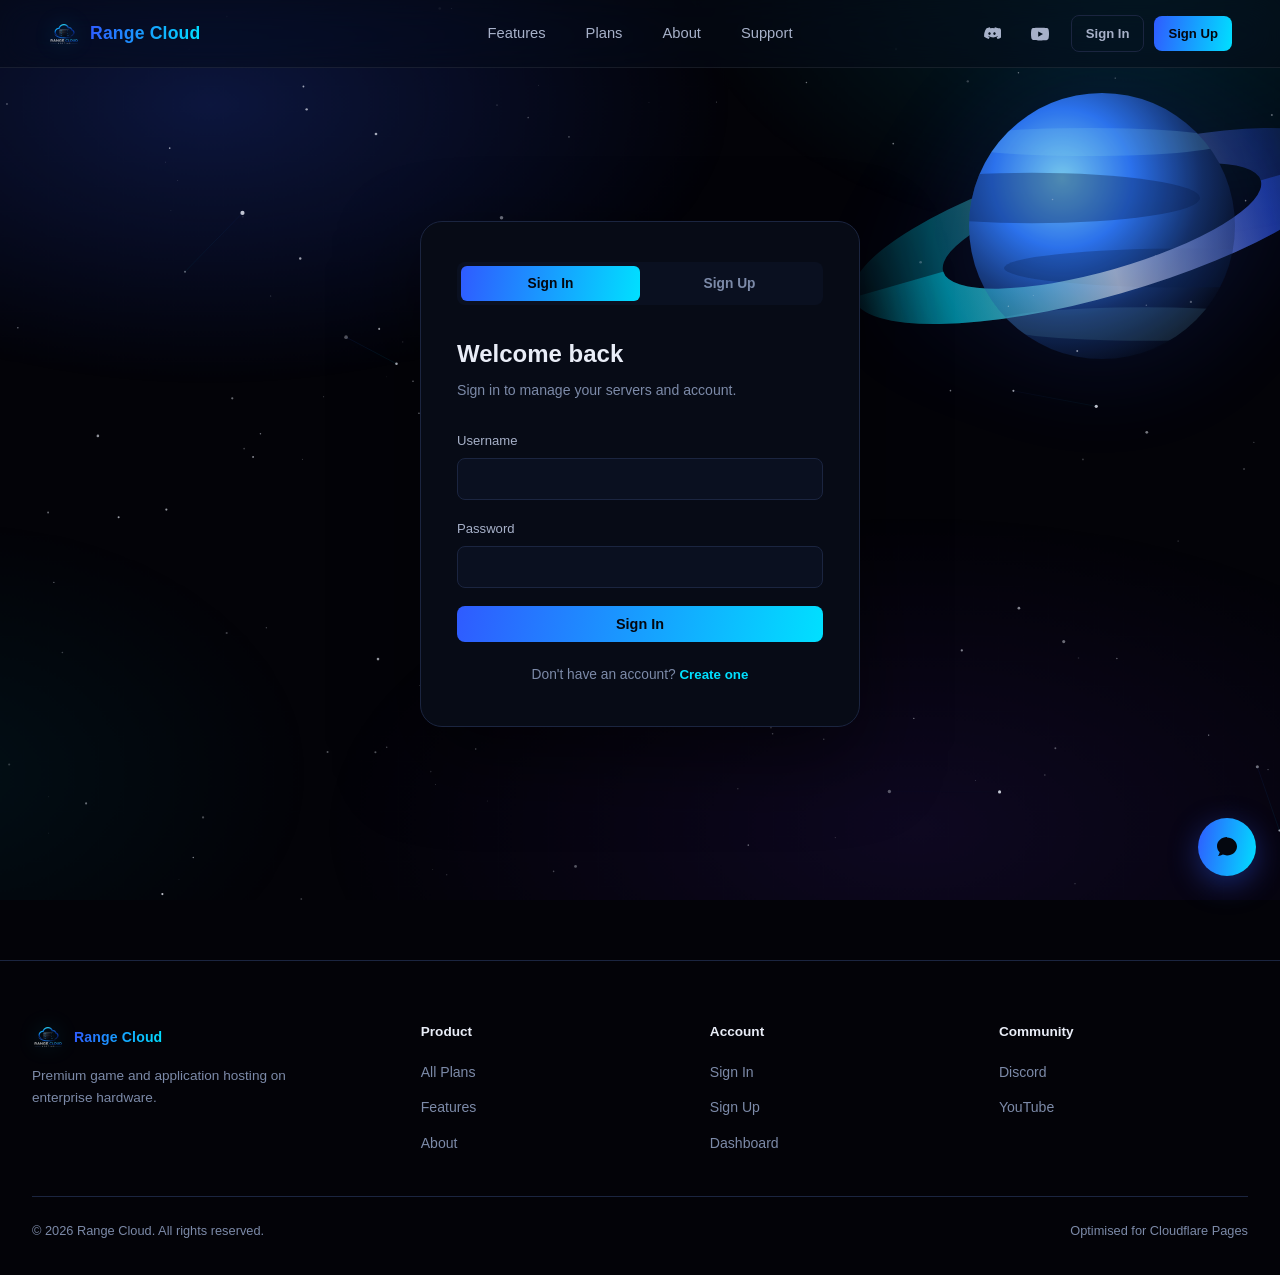
==== commit baa6b916: "Update auth.html" ====
--- a/auth.html
+++ b/auth.html
@@ -10,7 +10,9 @@
 <link rel="stylesheet" href="styles.css">
 <link rel="icon" type="image/png" href="logo.png">
 </head>
-<body>
+<body class="page-enter">
+
+<div class="loading-bar" id="loadingBar"></div>
 
 <div id="starfield" aria-hidden="true">
   <div class="nebula-layer" aria-hidden="true"></div>
@@ -88,7 +90,7 @@
     </nav>
 
     <div class="nav-right">
-      <a class="social-icon" href="https://discord.com" target="_blank" rel="noopener noreferrer" aria-label="Join our Discord">
+      <a class="social-icon" href="https://discord.gg/Q9EFKmKFFb" target="_blank" rel="noopener noreferrer" aria-label="Join our Discord">
         <svg viewBox="0 0 24 24" fill="currentColor"><path d="M20.317 4.369A19.79 19.79 0 0 0 15.885 3c-.22.4-.43.86-.6 1.28a18.27 18.27 0 0 0-5.57 0A11.6 11.6 0 0 0 9.115 3a19.736 19.736 0 0 0-4.432 1.37C1.98 8.19 1.24 11.9 1.55 15.56a19.9 19.9 0 0 0 6.06 3.06c.49-.67.92-1.39 1.29-2.15-.7-.26-1.37-.59-2-.98.17-.12.33-.25.49-.38a14.1 14.1 0 0 0 12.24 0c.16.13.32.26.49.38-.63.39-1.3.72-2 .98.37.76.8 1.48 1.29 2.15a19.83 19.83 0 0 0 6.06-3.06c.36-4.24-.62-7.92-2.65-11.19ZM8.68 13.33c-.9 0-1.63-.83-1.63-1.85 0-1.02.72-1.85 1.63-1.85.92 0 1.65.84 1.63 1.85 0 1.02-.71 1.85-1.63 1.85Zm6.64 0c-.9 0-1.63-.83-1.63-1.85 0-1.02.72-1.85 1.63-1.85.92 0 1.65.84 1.63 1.85 0 1.02-.71 1.85-1.63 1.85Z"/></svg>
       </a>
       <a class="social-icon" href="https://youtube.com" target="_blank" rel="noopener noreferrer" aria-label="Watch us on YouTube">
@@ -202,6 +204,11 @@
         </div>
         <p style="color:var(--text-dim);font-size:0.84rem;margin-bottom:14px;">Visible only to supporter-role accounts and the default admin ID. Open leads from every visitor appear here.</p>
         <div class="ticket-list" id="dashQueueList"></div>
+      </div>
+
+      <div id="dashPurchases" style="margin-bottom:20px;">
+        <h4 style="font-size:0.92rem;margin-bottom:10px;color:var(--text-dim);">My Purchases</h4>
+        <div class="ticket-list" id="dashPurchasesList"></div>
       </div>
 
       <div class="field" style="margin-top:6px;">
@@ -260,7 +267,7 @@
     <div class="footer-col">
       <h4>Community</h4>
       <ul>
-        <li><a href="https://discord.com" target="_blank" rel="noopener noreferrer">Discord</a></li>
+        <li><a href="https://discord.gg/Q9EFKmKFFb" target="_blank" rel="noopener noreferrer">Discord</a></li>
         <li><a href="https://youtube.com" target="_blank" rel="noopener noreferrer">YouTube</a></li>
       </ul>
     </div>
@@ -292,7 +299,8 @@
   </div>
   <div class="support-mode-tabs">
     <button id="modeTicket" class="active" type="button">Open a Ticket</button>
-    <button id="modeAdmin" type="button" style="display:none;">Admin Queue</button>
+    <button id="modeAdmin" type="button" style="display:none;">Support Queue</button>
+    <button id="modePurchases" type="button" style="display:none;">Purchases</button>
   </div>
   <div class="support-body">
     <div id="bodyTicket" class="support-mode-body">
@@ -308,6 +316,10 @@
       <h5>Open tickets</h5>
       <div class="ticket-list" id="adminQueueList"></div>
     </div>
+    <div id="bodyPurchases" class="support-mode-body" style="display:none;">
+      <h5>Purchase requests</h5>
+      <div class="ticket-list" id="adminPurchasesList"></div>
+    </div>
   </div>
 </div>
 
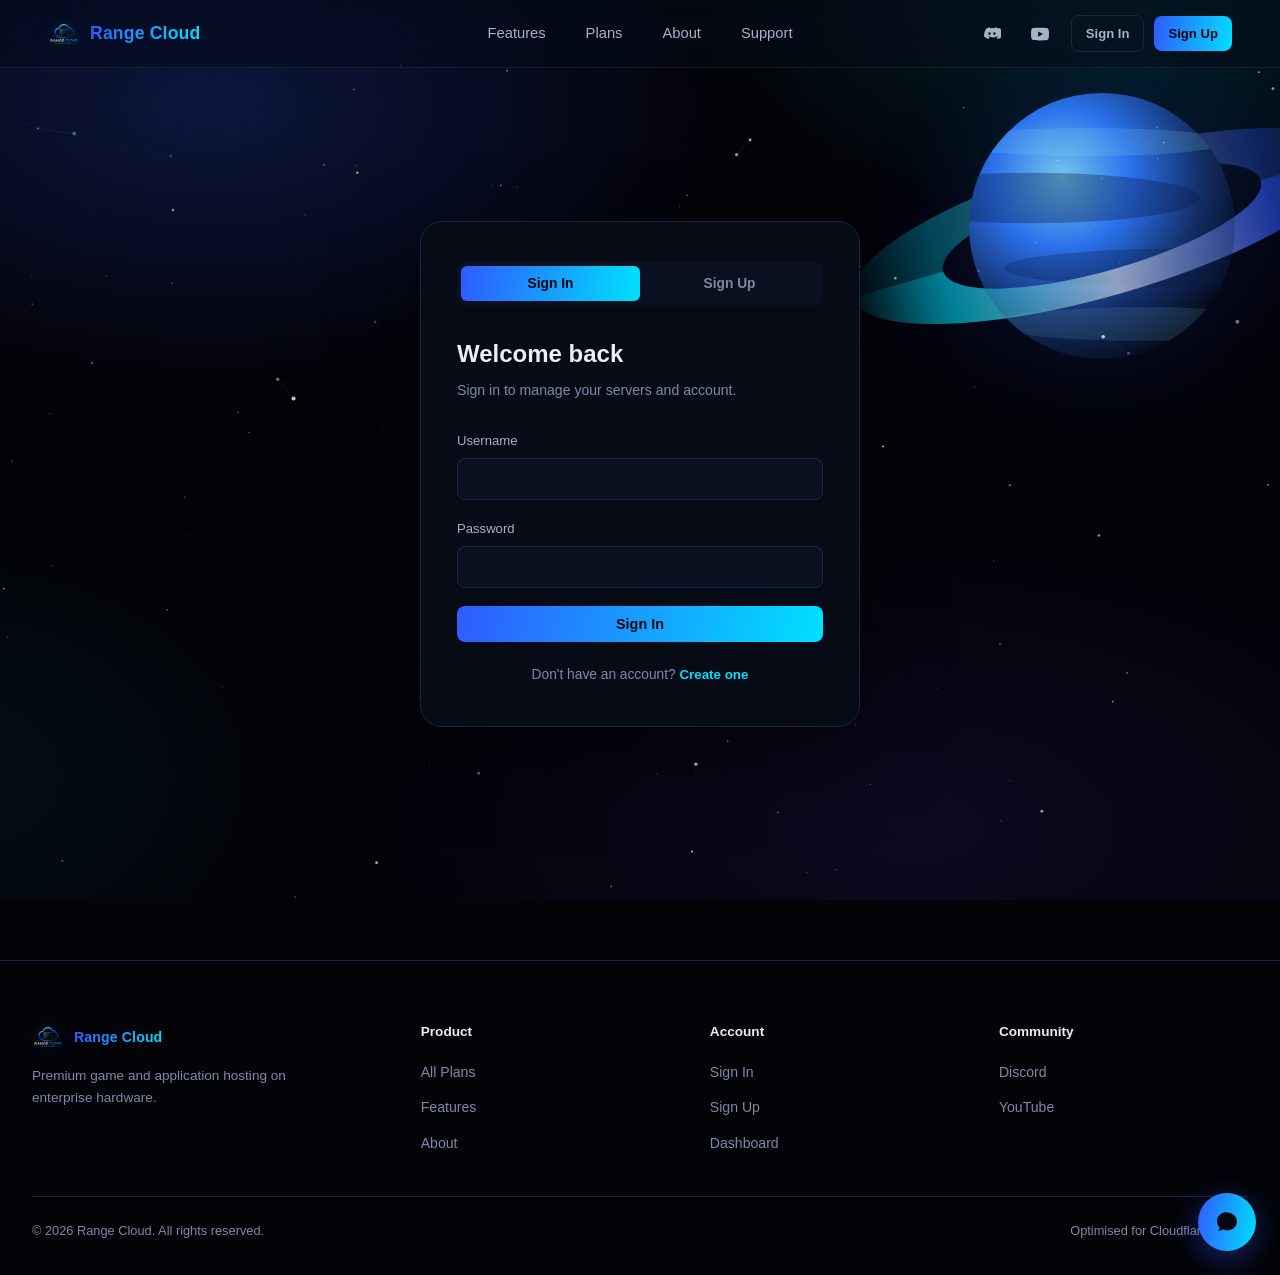
==== commit 1a741cd0: "Update auth.html" ====
--- a/auth.html
+++ b/auth.html
@@ -197,13 +197,13 @@
         </div>
       </div>
 
-      <div class="admin-panel" id="dashAdminPanel">
+      <div class="admin-panel" id="dashStaffTools" style="display:none;">
         <div class="head">
           <svg width="14" height="14" viewBox="0 0 24 24" fill="none" stroke="currentColor" stroke-width="2"><path d="M12 2 3 6v6c0 5 3.8 8.7 9 10 5.2-1.3 9-5 9-10V6l-9-4Z"/></svg>
-          Admin Queue Panel
-        </div>
-        <p style="color:var(--text-dim);font-size:0.84rem;margin-bottom:14px;">Visible only to supporter-role accounts and the default admin ID. Open leads from every visitor appear here.</p>
-        <div class="ticket-list" id="dashQueueList"></div>
+          Staff Tools
+        </div>
+        <p style="color:var(--text-dim);font-size:0.84rem;margin-bottom:14px;">You're signed in as staff (server-verified). Open the support widget in the corner to view and manage the live ticket and purchase queues.</p>
+        <button class="btn btn-ghost btn-block btn-sm" id="openSupportWidgetBtn">Open Support Widget</button>
       </div>
 
       <div id="dashPurchases" style="margin-bottom:20px;">
--- a/styles.css
+++ b/styles.css
@@ -42,6 +42,33 @@
 
 * { margin: 0; padding: 0; box-sizing: border-box; }
 
+/* ---------- Page transitions + loading bar ---------- */
+.loading-bar {
+  position: fixed;
+  top: 0; left: 0;
+  height: 3px;
+  width: 0%;
+  background: var(--gradient);
+  z-index: 3000;
+  box-shadow: 0 0 14px rgba(0, 224, 255, 0.55);
+  transition: width 380ms ease, opacity 260ms ease;
+  opacity: 1;
+  pointer-events: none;
+}
+.loading-bar.done { opacity: 0; }
+
+body {
+  transition: opacity 240ms ease, transform 240ms ease;
+  opacity: 1;
+  transform: translateY(0);
+}
+body.page-enter { opacity: 0; transform: translateY(10px); }
+body.page-exit { opacity: 0; transform: translateY(-8px); }
+
+@media (prefers-reduced-motion: reduce) {
+  body, .loading-bar { transition: none !important; }
+}
+
 html {
   scroll-behavior: smooth;
 }
@@ -544,9 +571,13 @@
   background: var(--panel);
   border: 1px solid var(--card-border);
   border-radius: var(--radius-lg);
-  padding: 30px;
+  padding: 26px 26px 30px;
   position: relative;
   overflow: hidden;
+  display: flex;
+  flex-direction: column;
+  align-items: center;
+  text-align: center;
 }
 
 .cpu-card::before {
@@ -558,6 +589,13 @@
   pointer-events: none;
 }
 
+.cpu-art {
+  width: 108px;
+  height: 108px;
+  margin-bottom: 18px;
+  filter: drop-shadow(0 8px 20px rgba(0, 0, 0, 0.4));
+}
+
 .cpu-brand {
   font-family: var(--font-mono);
   font-size: 0.75rem;
@@ -568,12 +606,12 @@
 
 .cpu-name {
   font-family: var(--font-display);
-  font-size: 1.4rem;
+  font-size: 1.3rem;
   font-weight: 700;
   margin: 6px 0 18px;
 }
 
-.cpu-specs { display: flex; flex-direction: column; gap: 8px; }
+.cpu-specs { display: flex; flex-direction: column; gap: 8px; width: 100%; }
 
 .cpu-specs .row {
   display: flex;
@@ -1219,3 +1257,138 @@
   .footer-inner { grid-template-columns: 1fr; }
   .container, .section, .hero, .tab-bar, .tab-panels { padding-left: 20px; padding-right: 20px; }
 }
+
+/* ============================================================
+   PURCHASE PAGE
+   ============================================================ */
+
+.purchase-wrap {
+  min-height: 100vh;
+  padding: calc(var(--nav-height) + 60px) 24px 80px;
+  display: flex;
+  justify-content: center;
+}
+
+.purchase-grid {
+  width: 100%;
+  max-width: 920px;
+  display: grid;
+  grid-template-columns: 1fr;
+  gap: 24px;
+}
+
+.purchase-heading { text-align: center; margin-bottom: 8px; }
+.purchase-heading h1 {
+  font-family: var(--font-display);
+  font-size: clamp(1.7rem, 3.4vw, 2.3rem);
+  font-weight: 700;
+  margin-bottom: 8px;
+}
+.purchase-heading p { color: var(--text-dim); }
+
+#purchaseSummary.plan-card {
+  max-width: 420px;
+  margin: 0 auto;
+}
+
+.purchase-form-card {
+  background: var(--panel);
+  border: 1px solid var(--card-border);
+  border-radius: var(--radius-lg);
+  padding: 32px;
+  max-width: 480px;
+  margin: 0 auto;
+  width: 100%;
+}
+
+.purchase-form-card h3 {
+  font-family: var(--font-display);
+  font-size: 1.2rem;
+  margin-bottom: 6px;
+}
+.purchase-form-card .sub { color: var(--muted); font-size: 0.86rem; margin-bottom: 22px; }
+
+/* ---------- Chat thread ---------- */
+.chat-card {
+  background: var(--panel);
+  border: 1px solid var(--card-border);
+  border-radius: var(--radius-lg);
+  max-width: 640px;
+  margin: 0 auto;
+  width: 100%;
+  overflow: hidden;
+}
+
+.chat-card-head {
+  padding: 18px 22px;
+  border-bottom: 1px solid var(--card-border);
+  background: var(--panel-2);
+  display: flex;
+  justify-content: space-between;
+  align-items: center;
+}
+.chat-card-head h3 { font-family: var(--font-display); font-size: 1.05rem; }
+.chat-card-head .tag { text-transform: capitalize; }
+
+.chat-thread {
+  padding: 20px 22px;
+  max-height: 420px;
+  overflow-y: auto;
+  display: flex;
+  flex-direction: column;
+  gap: 12px;
+}
+
+.chat-bubble {
+  max-width: 82%;
+  padding: 11px 14px;
+  border-radius: var(--radius-sm);
+  font-size: 0.88rem;
+  line-height: 1.5;
+}
+.chat-bubble.user {
+  align-self: flex-end;
+  background: rgba(47, 91, 255, 0.14);
+  border: 1px solid rgba(47, 91, 255, 0.3);
+}
+.chat-bubble.admin {
+  align-self: flex-start;
+  background: var(--amber-dim);
+  border: 1px solid rgba(255, 178, 56, 0.3);
+}
+.chat-meta {
+  font-family: var(--font-mono);
+  font-size: 0.68rem;
+  color: var(--muted);
+  margin-bottom: 4px;
+}
+.chat-text { color: var(--text); word-break: break-word; }
+
+.chat-form {
+  display: flex;
+  gap: 10px;
+  padding: 16px 22px 22px;
+  border-top: 1px solid var(--card-border);
+}
+.chat-form input {
+  flex: 1;
+  padding: 11px 14px;
+  background: var(--panel-2);
+  border: 1px solid var(--card-border);
+  border-radius: var(--radius-sm);
+  color: var(--text);
+  font-size: 0.88rem;
+}
+.chat-form input:focus { border-color: var(--cyan); outline: none; }
+
+.chat-note {
+  padding: 12px 22px;
+  font-size: 0.76rem;
+  color: var(--muted);
+  border-top: 1px dashed var(--card-border);
+}
+
+@media (max-width: 640px) {
+  .chat-bubble { max-width: 92%; }
+  .chat-form { flex-direction: column; }
+}
